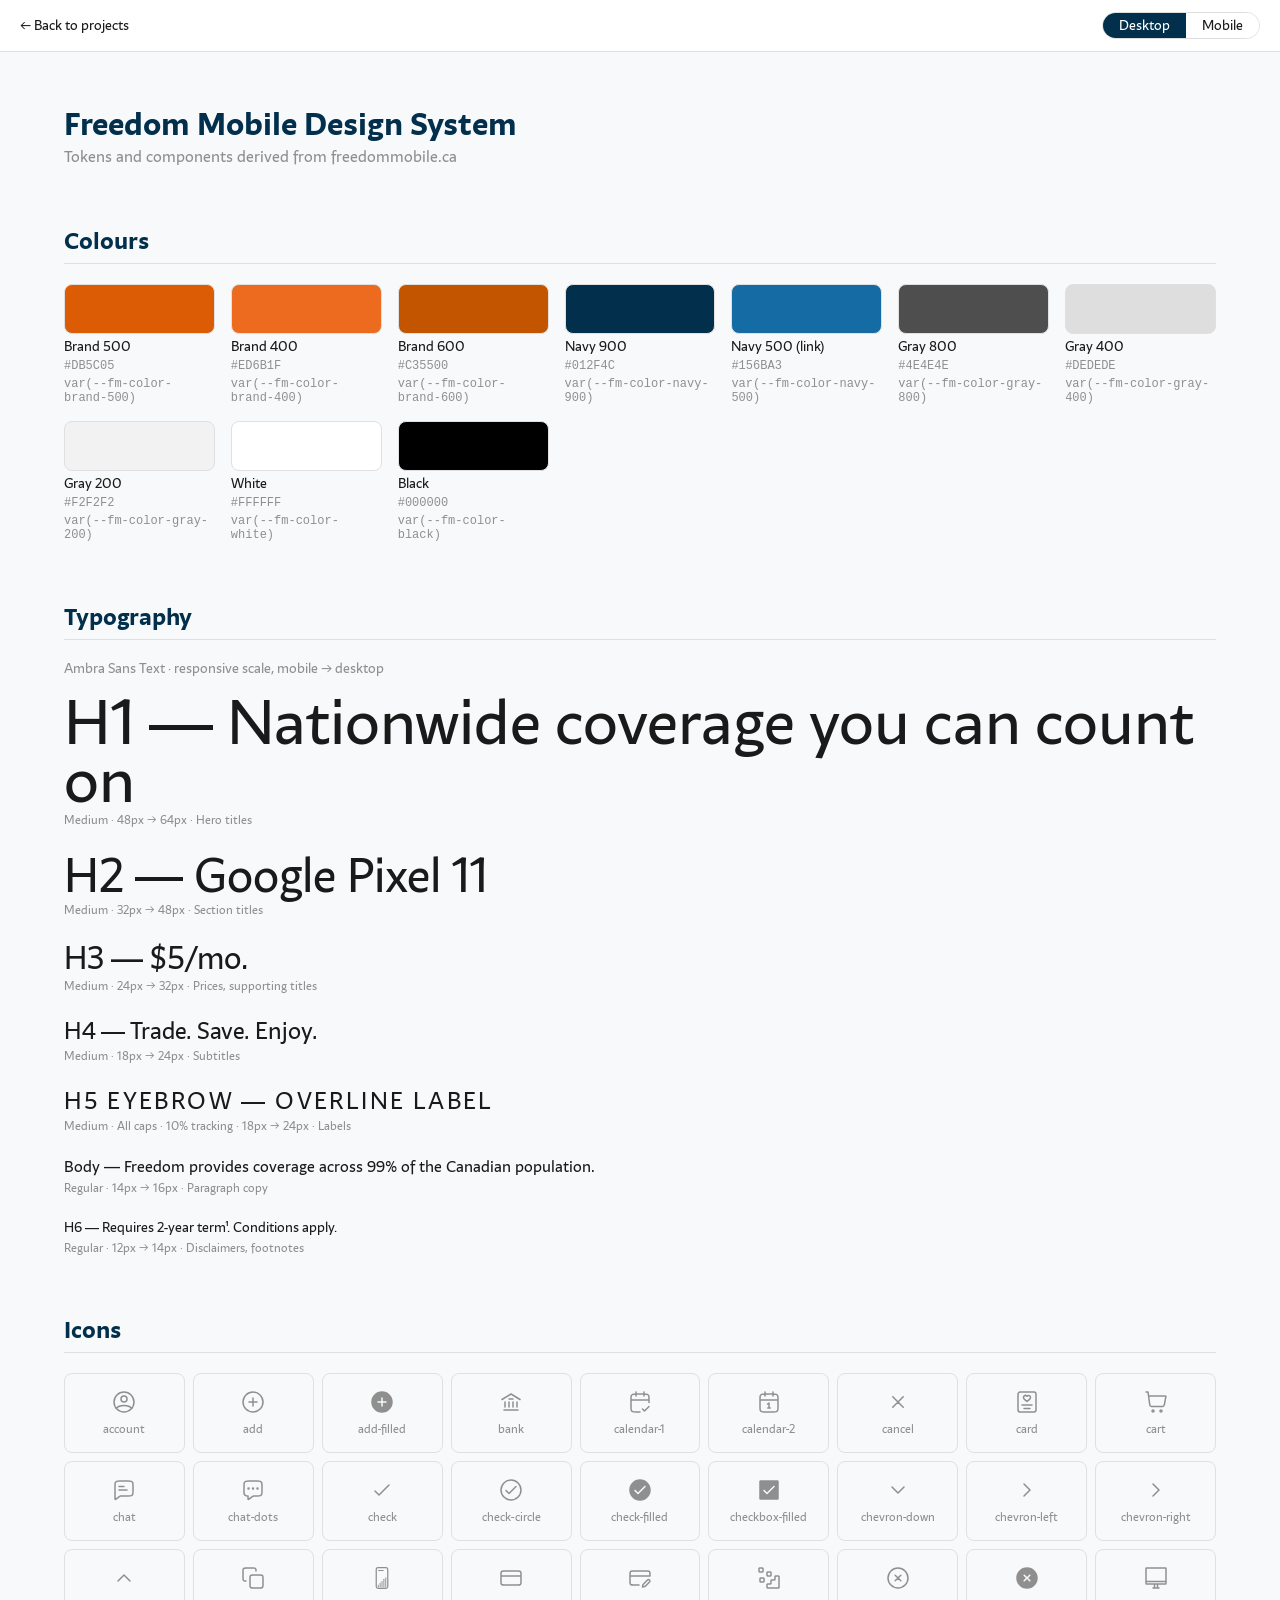
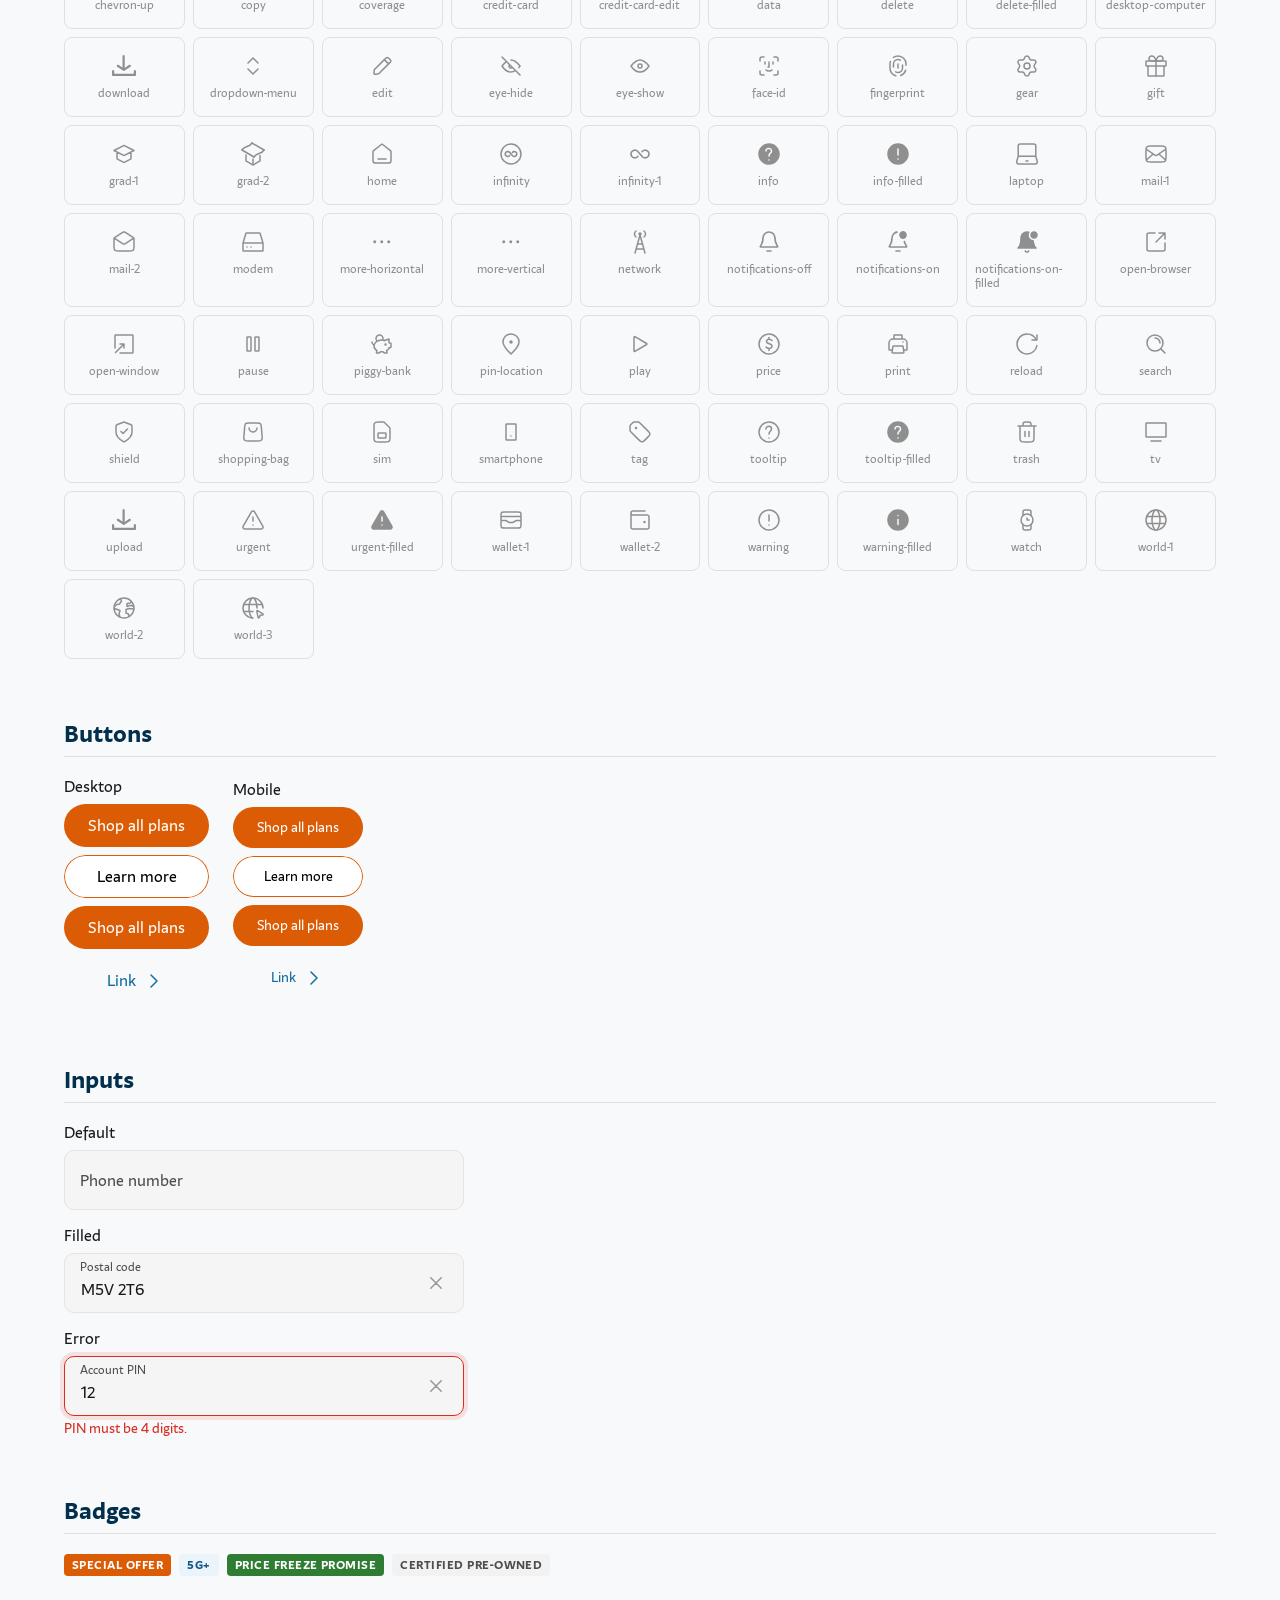
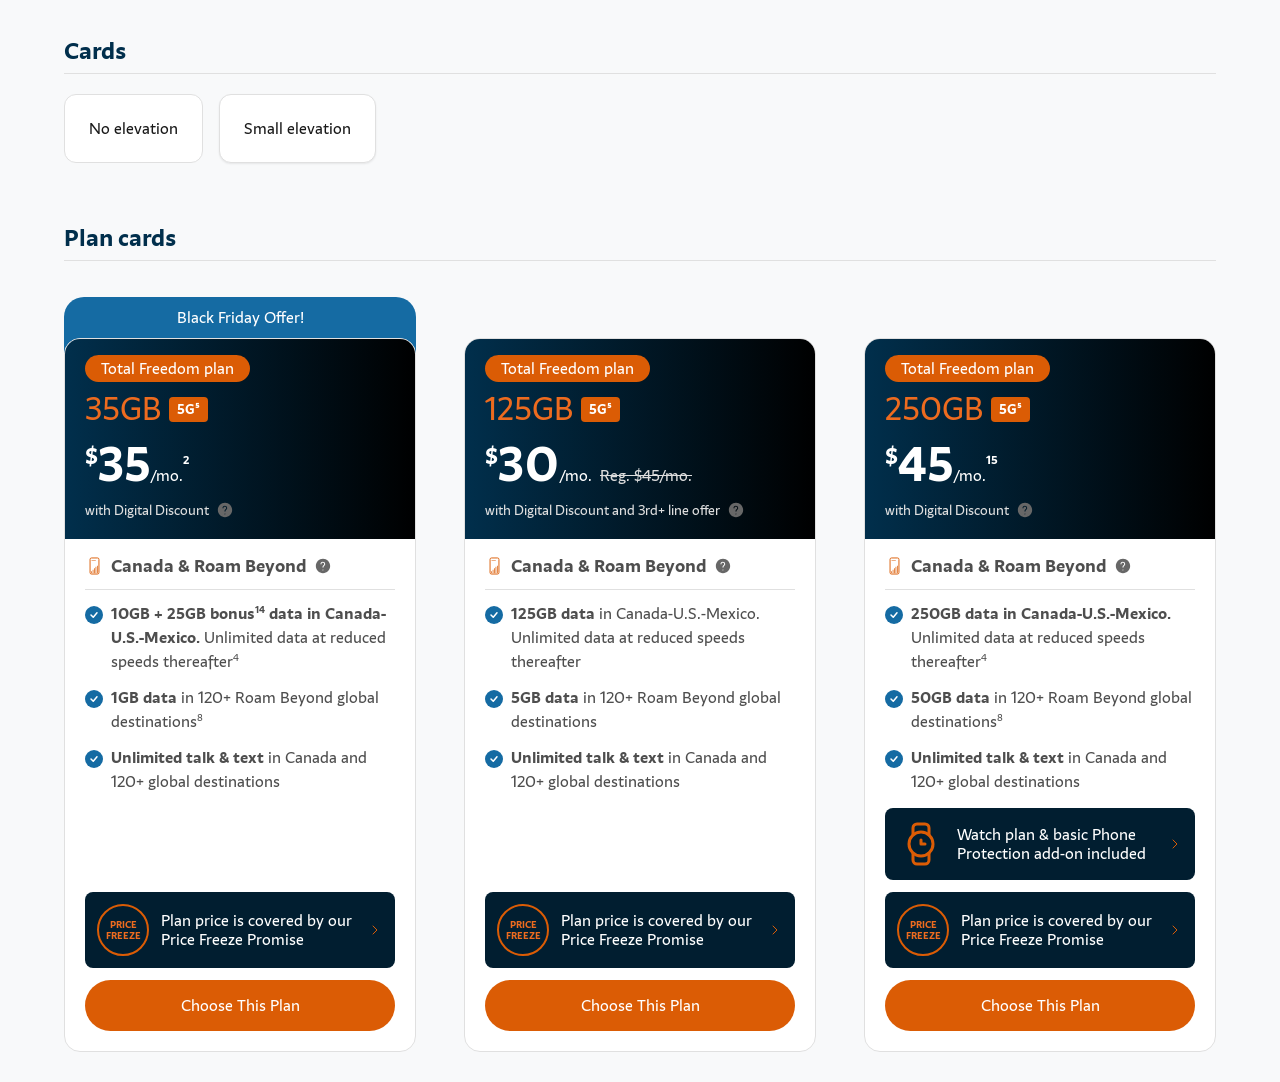
==== freedom-design-system/index.html @ b7796354 "Update freedom-design-system docs site" ====
<!doctype html>
<html lang="en">
  <head>
    <meta charset="UTF-8" />
    <meta name="viewport" content="width=device-width, initial-scale=1.0" />
    <title>Freedom Mobile Design System</title>
    <style>
      .proto-header {
        background: #ffffff;
        border-bottom: 1px solid #dedede;
        padding: 12px 20px;
        display: flex;
        align-items: center;
        justify-content: space-between;
        font-family: 'Ambra', 'Helvetica Neue', Helvetica, Arial, sans-serif;
      }
      .proto-header a {
        color: #000000;
        text-decoration: none;
        font-size: 14px;
        font-weight: 500;
      }
      .proto-header a:hover { text-decoration: underline; }
      .proto-view-toggle {
        display: inline-flex;
        border: 1px solid #dedede;
        border-radius: 999px;
        overflow: hidden;
      }
      .proto-view-toggle button {
        border: none;
        background: #ffffff;
        color: #000000;
        font: inherit;
        font-size: 14px;
        padding: 4px 16px;
        cursor: pointer;
      }
      .proto-view-toggle button.active {
        background: #012f4c;
        color: #ffffff;
      }
      .proto-device {
        display: none;
        margin: 32px auto;
        width: 390px;
        height: 844px;
        border: 12px solid #1e1e1e;
        border-radius: 44px;
        overflow: hidden;
        position: relative;
        background: #ffffff;
        box-shadow: 0 24px 48px rgba(0, 0, 0, 0.18);
      }
      .proto-device::before {
        content: '';
        position: absolute;
        top: 0;
        left: 50%;
        transform: translateX(-50%);
        width: 140px;
        height: 26px;
        background: #1e1e1e;
        border-radius: 0 0 16px 16px;
        z-index: 2;
      }
      .proto-device iframe {
        width: 100%;
        height: calc(100% - 32px);
        margin-top: 32px;
        border: none;
      }
      body.proto-mobile #root { display: none; }
      body.proto-mobile .proto-device { display: block; }
      body.proto-frame .proto-header { display: none; }
    </style>
    <script type="module" crossorigin src="/freedom-design-system/assets/index-DpJf2KRh.js"></script>
    <link rel="stylesheet" crossorigin href="/freedom-design-system/assets/index-DpFYszin.css">
  </head>
  <body>
    <header class="proto-header">
      <a href="/">&larr; Back to projects</a>
      <div class="proto-view-toggle">
        <button type="button" data-view="desktop" class="active">Desktop</button>
        <button type="button" data-view="mobile">Mobile</button>
      </div>
    </header>
    <div id="root"></div>
    <div class="proto-device"><iframe title="Mobile preview"></iframe></div>
    <script>
      (function () {
        if (new URLSearchParams(location.search).has('frame')) {
          document.body.classList.add('proto-frame');
          return;
        }
        var buttons = document.querySelectorAll('.proto-view-toggle button');
        var iframe = document.querySelector('.proto-device iframe');
        buttons.forEach(function (btn) {
          btn.addEventListener('click', function () {
            var mobile = btn.dataset.view === 'mobile';
            document.body.classList.toggle('proto-mobile', mobile);
            if (mobile && !iframe.src) {
              iframe.src = location.origin + location.pathname + '?frame=1';
            }
            buttons.forEach(function (b) { b.classList.toggle('active', b === btn); });
          });
        });
      })();
    </script>
  </body>
</html>
---- freedom-design-system/assets/index-DpFYszin.css ----
@font-face{font-family:Ambra;src:url(/freedom-design-system/assets/Ambra-Sans-Text-Regular.1f8155e8-Bs-VmF4s.woff2) format("woff2");font-weight:400;font-style:normal;font-display:swap}@font-face{font-family:Ambra;src:url(/freedom-design-system/assets/Ambra-Sans-Text-Bold.b9e77cbd-fjDWq9A4.woff2) format("woff2");font-weight:700;font-style:normal;font-display:swap}@font-face{font-family:AmbraBook;src:url(/freedom-design-system/assets/Ambra-Sans-Text-Book.e8d1fb11-F9HcCxZY.woff2) format("woff2");font-weight:400;font-style:normal;font-display:swap}:root{--fm-color-brand-50: #FDF3EB;--fm-color-brand-100: #FAE0CC;--fm-color-brand-200: #F5C199;--fm-color-brand-300: #F09A5B;--fm-color-brand-400: #ED6B1F;--fm-color-brand-500: #DB5C05;--fm-color-brand-600: #C35500;--fm-color-brand-700: #9A4200;--fm-color-brand-800: #6E2F00;--fm-color-brand-900: #421C00;--fm-color-brand-950: #290F00;--fm-color-navy-50: #EBF4FA;--fm-color-navy-100: #CCE2F0;--fm-color-navy-200: #99C4DD;--fm-color-navy-300: #66A6C9;--fm-color-navy-400: #3388B6;--fm-color-navy-500: #156BA3;--fm-color-navy-600: #0F5687;--fm-color-navy-700: #0A4166;--fm-color-navy-800: #052B44;--fm-color-navy-900: #012F4C;--fm-color-navy-950: #011E30;--fm-color-gray-50: #F8F9FA;--fm-color-gray-100: #F5F5F5;--fm-color-gray-200: #F2F2F2;--fm-color-gray-300: #E0E0E0;--fm-color-gray-400: #DEDEDE;--fm-color-gray-500: #CECECE;--fm-color-gray-600: #999999;--fm-color-gray-700: #8F8F8F;--fm-color-gray-800: #4E4E4E;--fm-color-gray-900: #1A1A1A;--fm-color-gray-950: #000000;--fm-color-success: #2E7D32;--fm-color-warning: #ED6C02;--fm-color-danger: #C62828;--fm-color-info: #156BA3;--fm-color-white: #FFFFFF;--fm-color-black: #000000;--fm-action-primary: var(--fm-color-brand-500);--fm-action-primary-hover: var(--fm-color-black);--fm-action-primary-pressed: var(--fm-color-brand-600);--fm-link: var(--fm-color-navy-500);--fm-link-hover: var(--fm-color-navy-600);--fm-text-primary: var(--fm-color-gray-900);--fm-text-secondary: var(--fm-color-gray-800);--fm-text-muted: var(--fm-color-gray-700);--fm-surface-default: var(--fm-color-white);--fm-surface-muted: var(--fm-color-gray-200);--fm-surface-dark: var(--fm-color-navy-900);--fm-border: var(--fm-color-gray-400);--fm-focus-ring: var(--fm-color-navy-500);--fm-spacing-0: 0px;--fm-spacing-1: 4px;--fm-spacing-2: 8px;--fm-spacing-3: 12px;--fm-spacing-4: 16px;--fm-spacing-5: 20px;--fm-spacing-6: 24px;--fm-spacing-8: 32px;--fm-spacing-10: 40px;--fm-spacing-12: 48px;--fm-spacing-16: 64px;--fm-radius-none: 0px;--fm-radius-small: 4px;--fm-radius-medium: 8px;--fm-radius-large: 12px;--fm-radius-xlarge: 16px;--fm-radius-full: 9999px;--fm-font-family-sans: "Ambra","Helvetica Neue",Helvetica,Arial,sans-serif;--fm-font-family-mono: ui-monospace,SFMono-Regular,Menlo,monospace;--fm-font-size-xs: 12px;--fm-font-size-sm: 14px;--fm-font-size-base: 16px;--fm-font-size-lg: 18px;--fm-font-size-xl: 20px;--fm-font-size-2xl: 24px;--fm-font-size-3xl: 30px;--fm-font-size-4xl: 36px;--fm-font-size-5xl: 48px;--fm-font-weight-normal: 400;--fm-font-weight-medium: 500;--fm-font-weight-bold: 700;--fm-line-height-tight: 1.2;--fm-line-height-normal: 1.5;--fm-line-height-relaxed: 1.7;--fm-shadow-small: 0 1px 2px rgba(0, 0, 0, .08);--fm-shadow-medium: 0 2px 8px rgba(0, 0, 0, .12);--fm-shadow-large: 0 8px 24px rgba(0, 0, 0, .16)}:where(a[href],button,[role=button],summary,input[type=button],input[type=submit],input[type=reset],input[type=checkbox],input[type=radio]):not(:disabled):not([aria-disabled=true]){cursor:pointer}.fm-button{font-family:var(--fm-font-family-sans);font-weight:var(--fm-font-weight-medium);border:none;border-radius:var(--fm-radius-full);cursor:pointer;display:inline-flex;align-items:center;justify-content:center;gap:var(--fm-spacing-2);transition:background-color .15s ease,border-color .15s ease,color .15s ease}.fm-button:focus-visible{outline:2px solid var(--fm-focus-ring);outline-offset:2px}.fm-button:disabled{opacity:.5;cursor:not-allowed}.fm-button--solid{background-color:var(--fm-action-primary);background-image:linear-gradient(to top,var(--fm-action-primary-hover) 50%,transparent 50%);background-size:200% 200%;background-repeat:no-repeat;background-position:0 0;transition:background-position .3s ease,color .3s ease;color:var(--fm-color-white)}.fm-button--solid:hover:not(:disabled){background-position:0 100%}.fm-button--solid:active:not(:disabled){background-image:none;background-color:var(--fm-action-primary-pressed)}.fm-button--secondary{background-color:var(--fm-color-white);background-image:linear-gradient(to top,var(--fm-action-primary) 50%,transparent 50%);background-size:200% 200%;background-repeat:no-repeat;background-position:0 0;transition:background-position .3s ease,color .3s ease;color:var(--fm-color-black);box-shadow:inset 0 0 0 1px var(--fm-action-primary)}.fm-button--secondary:hover:not(:disabled){background-position:0 100%;color:var(--fm-color-white)}.fm-button--invert{background-color:var(--fm-action-primary);background-image:linear-gradient(to top,var(--fm-color-white) 50%,transparent 50%);background-size:200% 200%;background-repeat:no-repeat;background-position:0 0;transition:background-position .3s ease,color .3s ease;color:var(--fm-color-white);box-shadow:inset 0 0 0 1px var(--fm-action-primary)}.fm-button--invert:hover:not(:disabled){background-position:0 100%;color:var(--fm-color-black)}.fm-button--link{background:none;padding:0;gap:6px;color:var(--fm-link)}.fm-button--link:hover:not(:disabled){color:var(--fm-link-hover);text-decoration:underline}@media (prefers-reduced-motion: reduce){.fm-button--solid,.fm-button--secondary,.fm-button--invert{transition:none}}.fm-button--small{font-size:var(--fm-font-size-sm);padding:var(--fm-spacing-2) var(--fm-spacing-4)}.fm-button--medium{font-size:var(--fm-font-size-base);padding:var(--fm-spacing-3) var(--fm-spacing-6)}.fm-button--large{font-size:var(--fm-font-size-lg);padding:var(--fm-spacing-4) var(--fm-spacing-8)}.fm-button--desktop{font-size:var(--fm-font-size-base)}.fm-button--mobile{font-size:var(--fm-font-size-sm)}.fm-button--full{width:100%}.fm-input-field{display:flex;flex-direction:column;gap:var(--fm-spacing-1);font-family:var(--fm-font-family-sans)}.fm-input-control{position:relative}.fm-input-clear{position:absolute;right:16px;top:18px;width:24px;height:24px;padding:0;border:0;background:transparent;cursor:pointer}.fm-input-clear:focus-visible{outline:2px solid var(--fm-focus-ring);outline-offset:2px}.fm-input-label{position:absolute;left:var(--fm-spacing-4);top:50%;transform:translateY(-50%);color:var(--fm-text-secondary);font-size:var(--fm-font-size-base);pointer-events:none;transition:top .15s ease,font-size .15s ease,color .15s ease}.fm-input{width:100%;height:60px;box-sizing:border-box;padding:20px 48px 6px 16px;background:var(--fm-color-gray-100);border:1px solid #E4E4E4;border-radius:10px;color:#191919;font-family:var(--fm-font-family-sans);font-size:var(--fm-font-size-base);outline:none;transition:border-color .15s ease,box-shadow .15s ease}.fm-input-control:not(:has(.fm-input-label)) .fm-input{padding:var(--fm-spacing-4)}.fm-input:focus+.fm-input-label,.fm-input:not(:placeholder-shown)+.fm-input-label{top:14px;font-size:var(--fm-font-size-xs)}.fm-input:focus{border-color:var(--fm-action-primary);box-shadow:0 0 0 4px #db5c0526}.fm-input:disabled{background-color:var(--fm-surface-muted);cursor:not-allowed}.fm-input--error,.fm-input--error:focus{border-color:#d92d20;box-shadow:0 0 0 4px #d92d201f}.fm-input-error{margin:0;font-size:var(--fm-font-size-sm);color:#d92d20}.fm-input-hint{margin:0;font-size:var(--fm-font-size-sm);color:var(--fm-text-secondary)}@media (prefers-reduced-motion: reduce){.fm-input,.fm-input-label{transition:none}}.fm-card{font-family:var(--fm-font-family-sans);background-color:var(--fm-surface-default);border-radius:var(--fm-radius-large);padding:var(--fm-spacing-6);border:1px solid var(--fm-color-gray-300)}.fm-card--none{box-shadow:none}.fm-card--small{box-shadow:var(--fm-shadow-small)}.fm-card--flush{padding:0}.fm-badge{font-family:var(--fm-font-family-sans);font-size:var(--fm-font-size-xs);font-weight:var(--fm-font-weight-bold);text-transform:uppercase;letter-spacing:.04em;display:inline-flex;align-items:center;padding:var(--fm-spacing-1) var(--fm-spacing-2);border-radius:var(--fm-radius-small)}.fm-badge--promo{background-color:var(--fm-color-brand-500);color:var(--fm-color-white)}.fm-badge--info{background-color:var(--fm-color-navy-50);color:var(--fm-color-navy-600)}.fm-badge--success{background-color:var(--fm-color-success);color:var(--fm-color-white)}.fm-badge--neutral{background-color:var(--fm-color-gray-200);color:var(--fm-text-secondary)}.fm-stack{display:flex}.fm-stack--vertical{flex-direction:column}.fm-stack--horizontal{flex-direction:row;flex-wrap:wrap}.fm-icon{display:inline-block;flex-shrink:0;vertical-align:middle;mask-size:contain;mask-repeat:no-repeat;mask-position:center;-webkit-mask-size:contain;-webkit-mask-repeat:no-repeat;-webkit-mask-position:center}.fm-plan-card-wrapper{position:relative;padding-top:41px;display:flex;align-items:stretch;min-width:0}.fm-plan-card-promo{position:absolute;top:0;left:0;right:0;height:56px;box-sizing:border-box;display:flex;align-items:center;justify-content:center;padding:0 var(--fm-spacing-4) 15px;border-radius:20px 20px 0 0;background-color:var(--fm-color-navy-500);color:var(--fm-color-white);font-family:var(--fm-font-family-sans);font-size:var(--fm-font-size-base);font-weight:var(--fm-font-weight-medium);text-align:center}.fm-plan-card{position:relative;width:100%;height:100%;min-width:0;font-family:var(--fm-font-family-sans);background-color:var(--fm-surface-default);border:1px solid var(--fm-color-gray-300);border-radius:var(--fm-radius-xlarge);overflow:hidden;display:flex;flex-direction:column;box-shadow:none}.fm-plan-card-header{background:linear-gradient(to right,var(--fm-color-navy-900),var(--fm-color-black));padding:var(--fm-spacing-4) var(--fm-spacing-5) var(--fm-spacing-5);display:flex;flex-direction:column;gap:var(--fm-spacing-2)}.fm-plan-card-tag{align-self:flex-start;background-color:var(--fm-color-brand-500);color:var(--fm-color-white);font-family:var(--fm-font-family-sans);font-size:var(--fm-font-size-base);font-weight:var(--fm-font-weight-normal);border-radius:var(--fm-radius-full);padding:var(--fm-spacing-1) var(--fm-spacing-4)}.fm-plan-card-allowance{display:flex;align-items:center;gap:var(--fm-spacing-2)}.fm-plan-card-data{font-size:32px;font-weight:var(--fm-font-weight-normal);color:var(--fm-color-brand-400);line-height:var(--fm-line-height-tight)}.fm-plan-card-speed{background-color:var(--fm-color-brand-500);color:var(--fm-color-white);font-size:var(--fm-font-size-sm);font-weight:var(--fm-font-weight-bold);border-radius:var(--fm-radius-small);padding:var(--fm-spacing-1) var(--fm-spacing-2)}.fm-plan-card-pricing{display:flex;align-items:baseline;gap:var(--fm-spacing-2);flex-wrap:wrap}.fm-plan-card-price{font-size:var(--fm-font-size-5xl);font-weight:var(--fm-font-weight-bold);color:var(--fm-color-white);line-height:var(--fm-line-height-tight)}.fm-plan-card-currency{font-size:var(--fm-font-size-2xl);vertical-align:super;line-height:0}.fm-plan-card-price-unit{font-size:var(--fm-font-size-base);font-weight:var(--fm-font-weight-medium)}.fm-plan-card-price sup{font-size:var(--fm-font-size-xs)}.fm-plan-card-regular{font-size:var(--fm-font-size-base);color:var(--fm-color-gray-400);text-decoration:line-through}.fm-plan-card-qualifier{margin:0;font-size:var(--fm-font-size-sm);color:var(--fm-color-gray-300);display:flex;align-items:center;gap:var(--fm-spacing-2)}.fm-plan-card-qualifier .fm-icon{color:color-mix(in srgb,var(--fm-color-gray-500) 50%,var(--fm-color-black))}.fm-plan-card-body{padding:var(--fm-spacing-4) var(--fm-spacing-5) var(--fm-spacing-5);display:flex;flex-direction:column;gap:var(--fm-spacing-3);flex:1}.fm-plan-card-region{margin:0;font-size:var(--fm-font-size-lg);font-weight:var(--fm-font-weight-bold);color:var(--fm-text-secondary);display:flex;align-items:center;gap:var(--fm-spacing-2);padding-bottom:var(--fm-spacing-3);border-bottom:1px solid var(--fm-color-gray-300)}.fm-plan-card-region .fm-icon--coverage{color:var(--fm-color-brand-500)}.fm-plan-card-region .fm-icon--info{color:color-mix(in srgb,var(--fm-color-gray-500) 50%,var(--fm-color-black))}.fm-plan-card-features{margin:0;padding:0;list-style:none;display:flex;flex-direction:column;gap:var(--fm-spacing-3);font-size:var(--fm-font-size-base);color:var(--fm-text-secondary)}.fm-plan-card-features li{display:flex;align-items:flex-start;gap:var(--fm-spacing-2)}.fm-plan-card-features li:before{content:"";display:block;width:18px;height:18px;background:url("data:image/svg+xml,%3Csvg xmlns='http://www.w3.org/2000/svg' viewBox='0 0 24 24'%3E%3Ccircle cx='12' cy='12' r='12' fill='%23156BA3'/%3E%3Cpath d='m8 12 3 3 5-6' fill='none' stroke='white' stroke-width='2' stroke-linecap='round' stroke-linejoin='round'/%3E%3C/svg%3E") center / contain no-repeat;flex-shrink:0;margin-top:4px}.fm-plan-card-feature-text{min-width:0;line-height:var(--fm-line-height-normal)}.fm-plan-card-feature-text sup{font-size:.6em;line-height:0;vertical-align:super}.fm-plan-card-features strong{color:inherit;font-weight:var(--fm-font-weight-bold)}.fm-plan-card-freeze{margin-top:auto;display:flex;align-items:center;gap:var(--fm-spacing-3);background-color:var(--fm-color-navy-950);border-radius:var(--fm-radius-medium);padding:var(--fm-spacing-3);cursor:pointer;transition:background-color .2s ease,box-shadow .2s ease}@media (hover: hover){.fm-plan-card-freeze:hover{background-color:var(--fm-color-navy-900)}.fm-plan-card-freeze:hover .fm-icon--chevronRight{transform:translate(4px)}}.fm-plan-card-addon~.fm-plan-card-freeze{margin-top:0}.fm-plan-card-addon .fm-plan-card-addon-icon{color:var(--fm-color-brand-500);flex-shrink:0}.fm-plan-card-addon .fm-plan-card-addon-icon{width:48px;height:48px}.fm-plan-card-freeze-badge{display:flex;align-items:center;justify-content:center;width:48px;height:48px;border:2px solid var(--fm-color-brand-500);border-radius:var(--fm-radius-full);color:var(--fm-color-brand-400);font-size:10px;font-weight:var(--fm-font-weight-bold);text-transform:uppercase;text-align:center;line-height:1.1;flex-shrink:0}.fm-plan-card-freeze-text{color:var(--fm-color-white);font-size:var(--fm-font-size-base);font-weight:var(--fm-font-weight-medium);display:flex;align-items:center;gap:var(--fm-spacing-1)}.fm-plan-card-freeze-text .fm-icon{color:var(--fm-color-brand-500);transition:transform .2s ease}@media (prefers-reduced-motion: reduce){.fm-plan-card-freeze,.fm-plan-card-freeze-text .fm-icon{transition:none}.fm-plan-card-freeze:hover .fm-icon--chevronRight{transform:none}}.fm-plan-card-conditions{margin:0;font-size:var(--fm-font-size-xs);color:var(--fm-text-muted);line-height:var(--fm-line-height-relaxed)}.fm-plan-card-cta{font-family:var(--fm-font-family-sans);font-size:var(--fm-font-size-base);font-weight:var(--fm-font-weight-medium);background-color:var(--fm-action-primary);color:var(--fm-color-white);border:none;border-radius:var(--fm-radius-full);padding:var(--fm-spacing-4) var(--fm-spacing-6);cursor:pointer;background-image:linear-gradient(to top,var(--fm-action-primary-hover) 50%,transparent 50%);background-size:200% 200%;background-position:0 0;transition:background-position .3s ease,color .3s ease}.fm-plan-card-cta:hover:not(:disabled){background-position:0 100%}.fm-plan-card-cta:active:not(:disabled){background-image:none;background-color:var(--fm-action-primary-pressed)}@media (prefers-reduced-motion: reduce){.fm-plan-card-cta{transition:none}}.fm-plan-card-cta:focus-visible{outline:2px solid var(--fm-focus-ring);outline-offset:2px}.fm-text{font-family:var(--fm-font-family-sans);color:var(--fm-text-primary);margin:0}.fm-text--h1{font-size:48px;line-height:48px;font-weight:var(--fm-font-weight-medium)}.fm-text--h2{font-size:32px;line-height:34px;font-weight:var(--fm-font-weight-medium)}.fm-text--h3{font-size:24px;line-height:28px;font-weight:var(--fm-font-weight-medium)}.fm-text--h4{font-size:18px;line-height:22px;font-weight:var(--fm-font-weight-medium)}.fm-text--eyebrow{font-size:18px;line-height:22px;font-weight:var(--fm-font-weight-medium);letter-spacing:1.8px;text-transform:uppercase}.fm-text--body{font-size:14px;line-height:18px;font-weight:var(--fm-font-weight-normal)}.fm-text--h6{font-size:12px;line-height:16px;font-weight:var(--fm-font-weight-normal)}@media (min-width: 992px){.fm-text--h1{font-size:64px;line-height:58px}.fm-text--h2{font-size:48px;line-height:48px}.fm-text--h3{font-size:32px;line-height:34px}.fm-text--h4{font-size:24px;line-height:28px}.fm-text--eyebrow{font-size:24px;line-height:28px;letter-spacing:2.4px}.fm-text--body{font-size:16px;line-height:20px}.fm-text--h6{font-size:14px;line-height:18px}}body{margin:0;font-family:var(--fm-font-family-sans);background-color:var(--fm-color-gray-50);color:var(--fm-text-primary)}.proto-header{background:var(--fm-color-white);border-bottom:1px solid var(--fm-color-gray-300);padding:var(--fm-spacing-3) var(--fm-spacing-5);display:flex;align-items:center;justify-content:space-between}.proto-header a{color:var(--fm-text-primary);text-decoration:none;font-size:var(--fm-font-size-sm);font-weight:var(--fm-font-weight-medium)}.proto-header a:hover{text-decoration:underline}.proto-view-toggle{display:inline-flex;border:1px solid var(--fm-color-gray-400);border-radius:var(--fm-radius-full);overflow:hidden}.proto-view-toggle button{border:none;background:var(--fm-color-white);color:var(--fm-text-primary);font:inherit;font-size:var(--fm-font-size-sm);padding:var(--fm-spacing-1) var(--fm-spacing-4);cursor:pointer}.proto-view-toggle button.active{background:var(--fm-surface-dark);color:var(--fm-color-white)}.docs{max-width:1152px;margin:0 auto;padding:var(--fm-spacing-8) var(--fm-spacing-6);display:flex;flex-direction:column;gap:var(--fm-spacing-10)}.docs-header h1{color:var(--fm-surface-dark);margin-bottom:var(--fm-spacing-1)}.docs-header p{color:var(--fm-text-muted);margin:0}.docs section>h2{color:var(--fm-surface-dark);border-bottom:1px solid var(--fm-color-gray-300);padding-bottom:var(--fm-spacing-2)}.docs-swatches{display:grid;grid-template-columns:repeat(auto-fill,minmax(140px,1fr));gap:var(--fm-spacing-4)}.docs-swatch{display:flex;flex-direction:column;gap:var(--fm-spacing-1);font-size:var(--fm-font-size-sm)}.docs-swatch-color{height:48px;border-radius:var(--fm-radius-medium);border:1px solid var(--fm-color-gray-300)}.docs-swatch code{font-family:var(--fm-font-family-mono);font-size:var(--fm-font-size-xs);color:var(--fm-text-muted)}.docs-narrow{max-width:400px}.docs-type-note{margin:0 0 var(--fm-spacing-4);font-size:var(--fm-font-size-sm);color:var(--fm-text-muted)}.docs-type-spec{margin:var(--fm-spacing-1) 0 0;font-size:var(--fm-font-size-xs);color:var(--fm-text-muted)}.docs-icons{display:grid;grid-template-columns:repeat(auto-fill,minmax(120px,1fr));gap:var(--fm-spacing-2)}.docs-icon{display:flex;flex-direction:column;align-items:center;gap:var(--fm-spacing-2);padding:var(--fm-spacing-4) var(--fm-spacing-2);border:1px solid var(--fm-color-gray-300);border-radius:var(--fm-radius-medium)}.docs-icon span{font-size:var(--fm-font-size-xs);color:var(--fm-text-muted)}.docs-plans{display:grid;grid-template-columns:repeat(3,minmax(0,352px));justify-content:space-between;gap:var(--fm-spacing-6);padding-top:var(--fm-spacing-4)}@media (max-width: 768px){.docs-plans{grid-template-columns:1fr}}
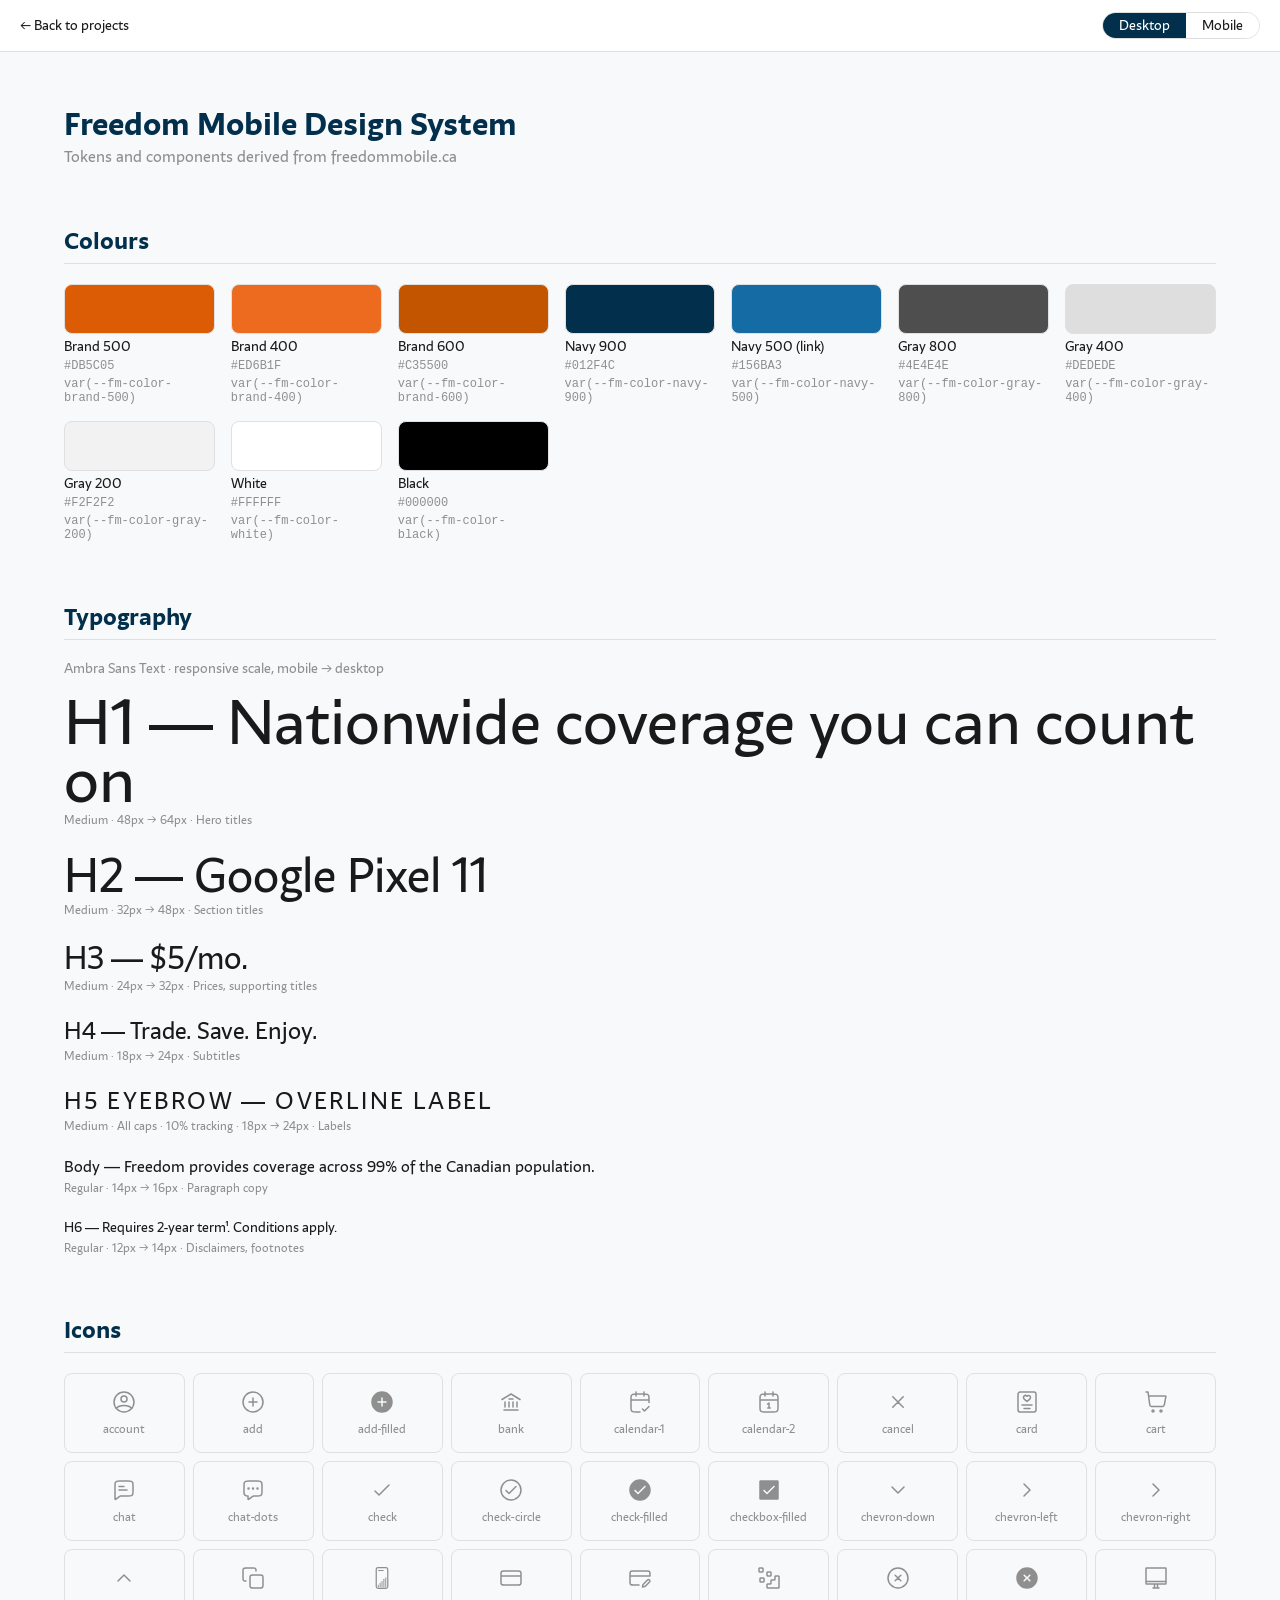
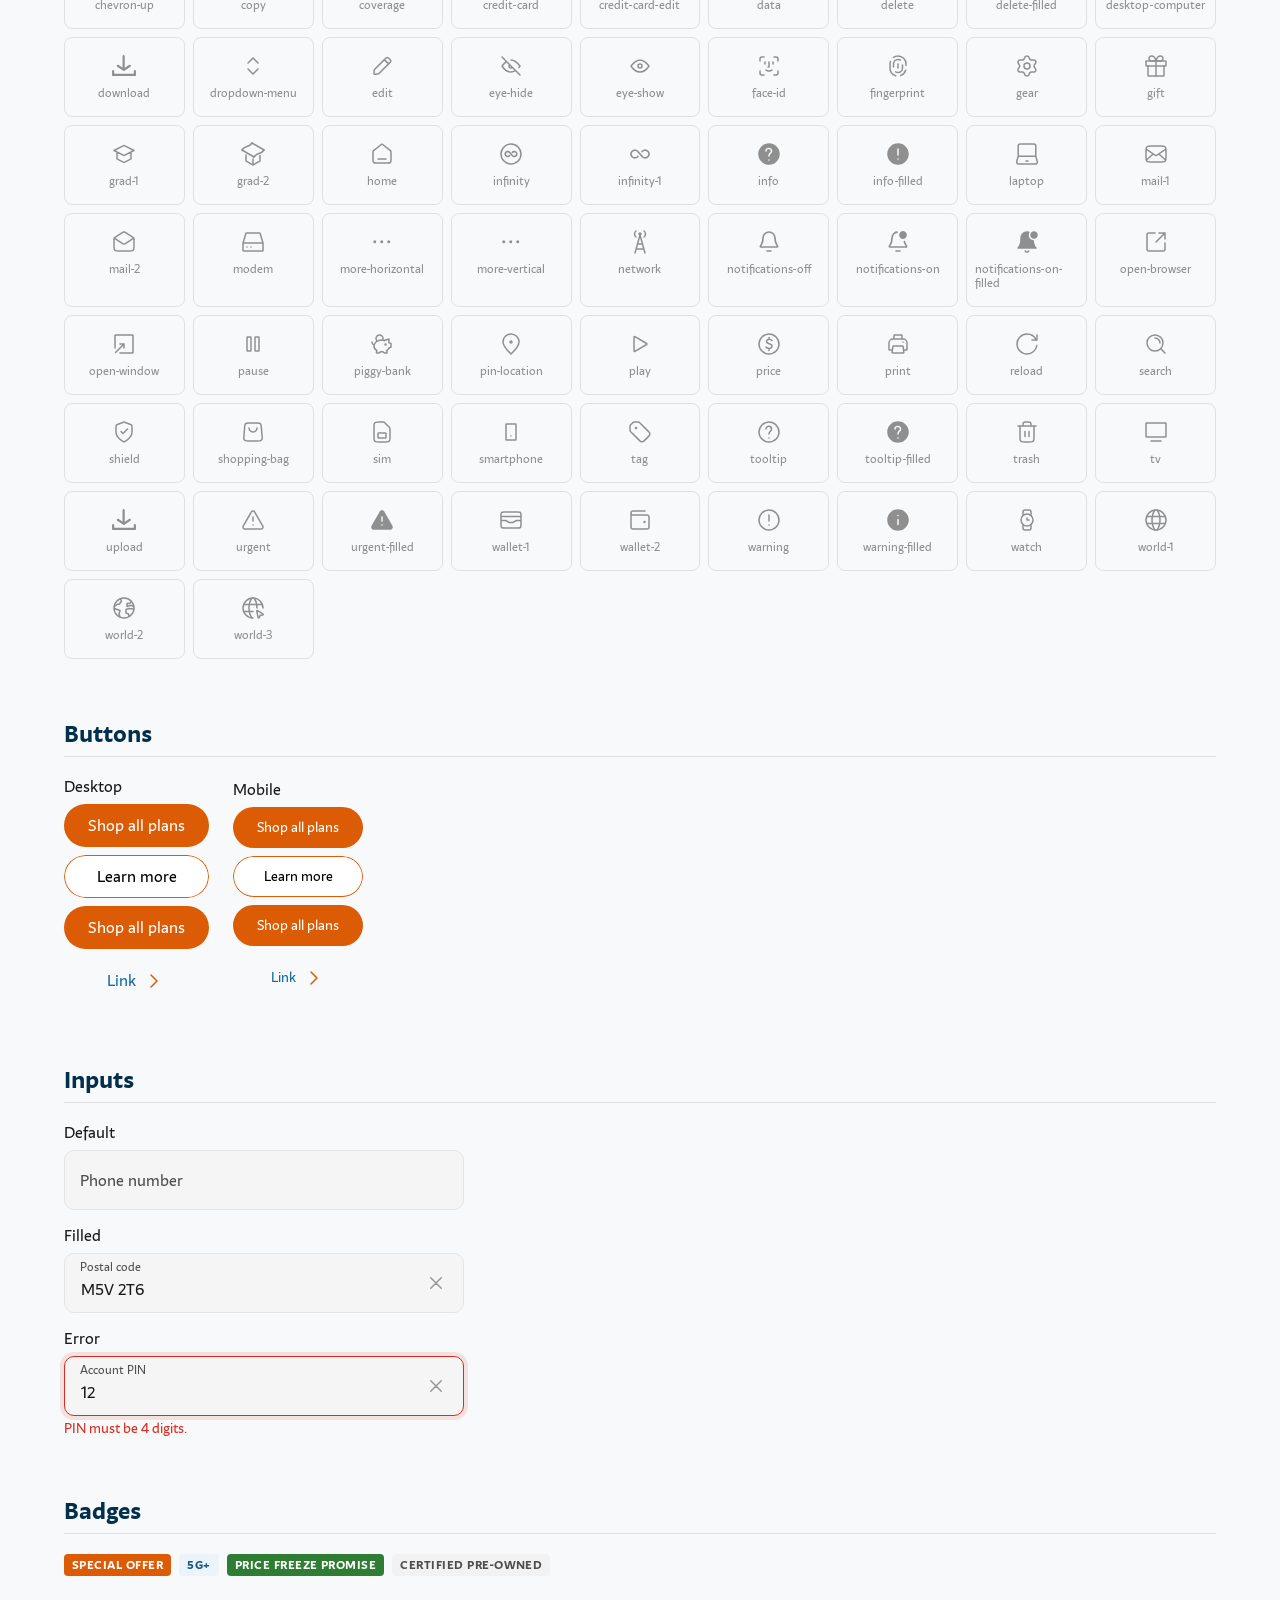
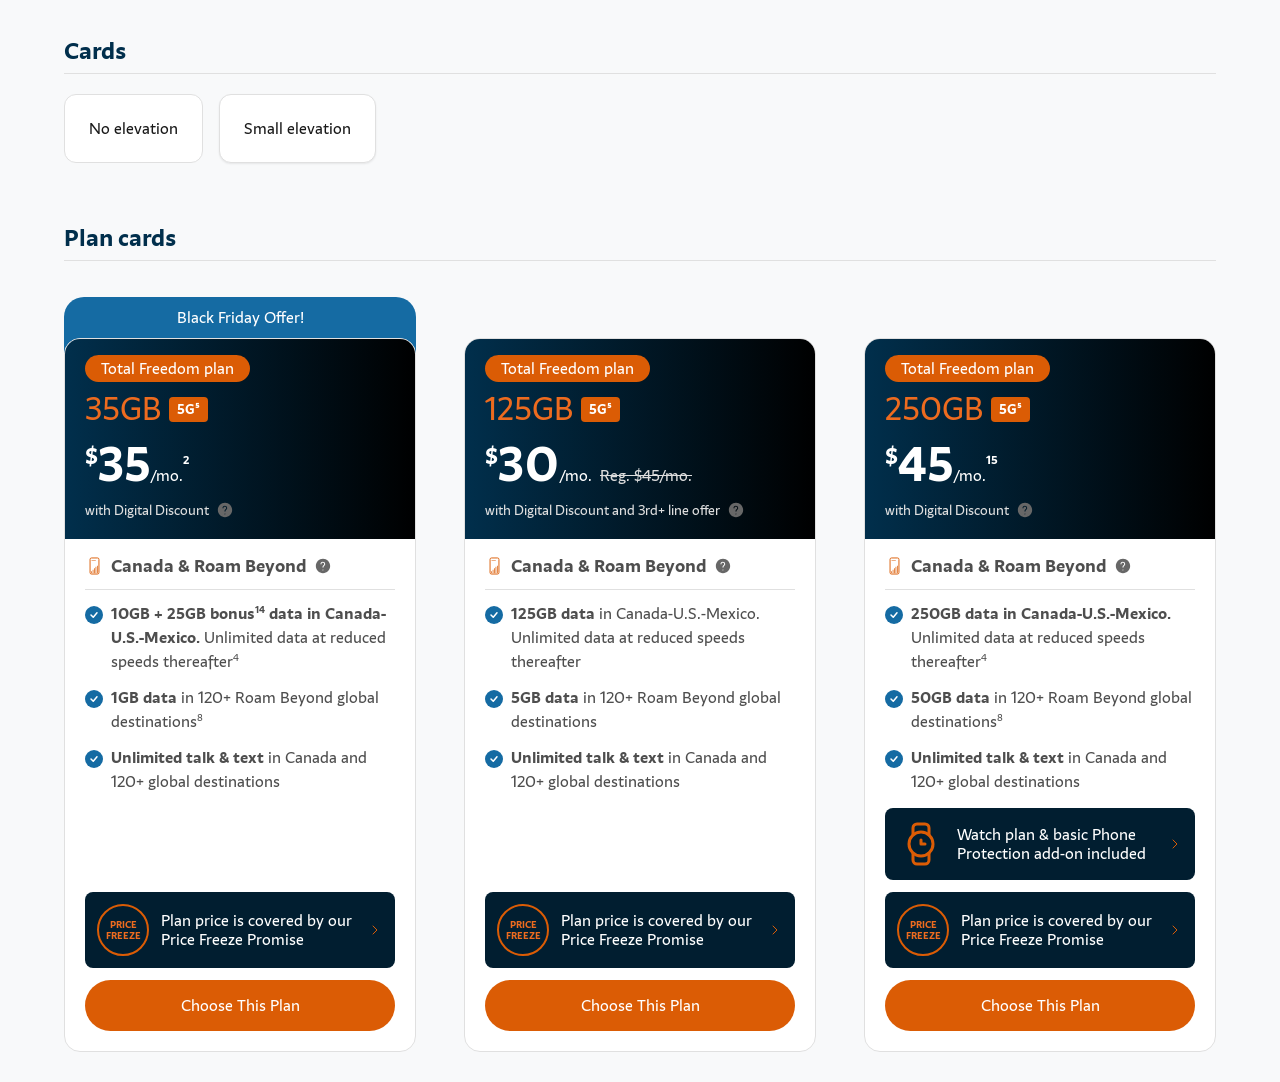
==== commit fc908458: "Update freedom-design-system docs site" ====
--- a/freedom-design-system/index.html
+++ b/freedom-design-system/index.html
@@ -74,8 +74,8 @@
       body.proto-mobile .proto-device { display: block; }
       body.proto-frame .proto-header { display: none; }
     </style>
-    <script type="module" crossorigin src="/freedom-design-system/assets/index-DpJf2KRh.js"></script>
-    <link rel="stylesheet" crossorigin href="/freedom-design-system/assets/index-DpFYszin.css">
+    <script type="module" crossorigin src="/freedom-design-system/assets/index-CsWPxhdb.js"></script>
+    <link rel="stylesheet" crossorigin href="/freedom-design-system/assets/index-i-ottYt8.css">
   </head>
   <body>
     <header class="proto-header">
--- a/freedom-design-system/assets/index-i-ottYt8.css
+++ b/freedom-design-system/assets/index-i-ottYt8.css
@@ -0,0 +1 @@
+@font-face{font-family:Ambra;src:url(/freedom-design-system/assets/Ambra-Sans-Text-Regular.1f8155e8-Bs-VmF4s.woff2) format("woff2");font-weight:400;font-style:normal;font-display:swap}@font-face{font-family:Ambra;src:url(/freedom-design-system/assets/Ambra-Sans-Text-Bold.b9e77cbd-fjDWq9A4.woff2) format("woff2");font-weight:700;font-style:normal;font-display:swap}@font-face{font-family:AmbraBook;src:url(/freedom-design-system/assets/Ambra-Sans-Text-Book.e8d1fb11-F9HcCxZY.woff2) format("woff2");font-weight:400;font-style:normal;font-display:swap}:root{--fm-color-brand-50: #FDF3EB;--fm-color-brand-100: #FAE0CC;--fm-color-brand-200: #F5C199;--fm-color-brand-300: #F09A5B;--fm-color-brand-400: #ED6B1F;--fm-color-brand-500: #DB5C05;--fm-color-brand-600: #C35500;--fm-color-brand-700: #9A4200;--fm-color-brand-800: #6E2F00;--fm-color-brand-900: #421C00;--fm-color-brand-950: #290F00;--fm-color-navy-50: #EBF4FA;--fm-color-navy-100: #CCE2F0;--fm-color-navy-200: #99C4DD;--fm-color-navy-300: #66A6C9;--fm-color-navy-400: #3388B6;--fm-color-navy-500: #156BA3;--fm-color-navy-600: #0F5687;--fm-color-navy-700: #0A4166;--fm-color-navy-800: #052B44;--fm-color-navy-900: #012F4C;--fm-color-navy-950: #011E30;--fm-color-gray-50: #F8F9FA;--fm-color-gray-100: #F5F5F5;--fm-color-gray-200: #F2F2F2;--fm-color-gray-300: #E0E0E0;--fm-color-gray-400: #DEDEDE;--fm-color-gray-500: #CECECE;--fm-color-gray-600: #999999;--fm-color-gray-700: #8F8F8F;--fm-color-gray-800: #4E4E4E;--fm-color-gray-900: #1A1A1A;--fm-color-gray-950: #000000;--fm-color-success: #2E7D32;--fm-color-warning: #ED6C02;--fm-color-danger: #C62828;--fm-color-info: #156BA3;--fm-color-white: #FFFFFF;--fm-color-black: #000000;--fm-action-primary: var(--fm-color-brand-500);--fm-action-primary-hover: var(--fm-color-black);--fm-action-primary-pressed: var(--fm-color-brand-600);--fm-link: var(--fm-color-navy-500);--fm-link-hover: var(--fm-color-navy-600);--fm-text-primary: var(--fm-color-gray-900);--fm-text-secondary: var(--fm-color-gray-800);--fm-text-muted: var(--fm-color-gray-700);--fm-surface-default: var(--fm-color-white);--fm-surface-muted: var(--fm-color-gray-200);--fm-surface-dark: var(--fm-color-navy-900);--fm-border: var(--fm-color-gray-400);--fm-focus-ring: var(--fm-color-navy-500);--fm-spacing-0: 0px;--fm-spacing-1: 4px;--fm-spacing-2: 8px;--fm-spacing-3: 12px;--fm-spacing-4: 16px;--fm-spacing-5: 20px;--fm-spacing-6: 24px;--fm-spacing-8: 32px;--fm-spacing-10: 40px;--fm-spacing-12: 48px;--fm-spacing-16: 64px;--fm-radius-none: 0px;--fm-radius-small: 4px;--fm-radius-medium: 8px;--fm-radius-large: 12px;--fm-radius-xlarge: 16px;--fm-radius-full: 9999px;--fm-font-family-sans: "Ambra","Helvetica Neue",Helvetica,Arial,sans-serif;--fm-font-family-mono: ui-monospace,SFMono-Regular,Menlo,monospace;--fm-font-size-xs: 12px;--fm-font-size-sm: 14px;--fm-font-size-base: 16px;--fm-font-size-lg: 18px;--fm-font-size-xl: 20px;--fm-font-size-2xl: 24px;--fm-font-size-3xl: 30px;--fm-font-size-4xl: 36px;--fm-font-size-5xl: 48px;--fm-font-weight-normal: 400;--fm-font-weight-medium: 500;--fm-font-weight-bold: 700;--fm-line-height-tight: 1.2;--fm-line-height-normal: 1.5;--fm-line-height-relaxed: 1.7;--fm-shadow-small: 0 1px 2px rgba(0, 0, 0, .08);--fm-shadow-medium: 0 2px 8px rgba(0, 0, 0, .12);--fm-shadow-large: 0 8px 24px rgba(0, 0, 0, .16)}:where(a[href],button,[role=button],summary,input[type=button],input[type=submit],input[type=reset],input[type=checkbox],input[type=radio]):not(:disabled):not([aria-disabled=true]){cursor:pointer}.fm-button{font-family:var(--fm-font-family-sans);font-weight:var(--fm-font-weight-medium);border:none;border-radius:var(--fm-radius-full);cursor:pointer;display:inline-flex;align-items:center;justify-content:center;gap:var(--fm-spacing-2);transition:background-color .15s ease,border-color .15s ease,color .15s ease}.fm-button:focus-visible{outline:2px solid var(--fm-focus-ring);outline-offset:2px}.fm-button:disabled{opacity:.5;cursor:not-allowed}.fm-button--solid{background-color:var(--fm-action-primary);background-image:linear-gradient(to top,var(--fm-action-primary-hover) 50%,transparent 50%);background-size:200% 200%;background-repeat:no-repeat;background-position:0 0;transition:background-position .3s ease,color .3s ease;color:var(--fm-color-white)}.fm-button--solid:hover:not(:disabled){background-position:0 100%}.fm-button--solid:active:not(:disabled){background-image:none;background-color:var(--fm-action-primary-pressed)}.fm-button--secondary{background-color:var(--fm-color-white);background-image:linear-gradient(to top,var(--fm-action-primary) 50%,transparent 50%);background-size:200% 200%;background-repeat:no-repeat;background-position:0 0;transition:background-position .3s ease,color .3s ease;color:var(--fm-color-black);box-shadow:inset 0 0 0 1px var(--fm-action-primary)}.fm-button--secondary:hover:not(:disabled){background-position:0 100%;color:var(--fm-color-white)}.fm-button--invert{background-color:var(--fm-action-primary);background-image:linear-gradient(to top,var(--fm-color-white) 50%,transparent 50%);background-size:200% 200%;background-repeat:no-repeat;background-position:0 0;transition:background-position .3s ease,color .3s ease;color:var(--fm-color-white);box-shadow:inset 0 0 0 1px var(--fm-action-primary)}.fm-button--invert:hover:not(:disabled){background-position:0 100%;color:var(--fm-color-black)}.fm-button--link{background:none;padding:0;gap:6px;color:var(--fm-link)}.fm-button--link .fm-icon{color:var(--fm-action-primary)}.fm-button--link:hover:not(:disabled){color:var(--fm-link-hover);text-decoration:underline}@media (prefers-reduced-motion: reduce){.fm-button--solid,.fm-button--secondary,.fm-button--invert{transition:none}}.fm-button--small{font-size:var(--fm-font-size-sm);padding:var(--fm-spacing-2) var(--fm-spacing-4)}.fm-button--medium{font-size:var(--fm-font-size-base);padding:var(--fm-spacing-3) var(--fm-spacing-6)}.fm-button--large{font-size:var(--fm-font-size-lg);padding:var(--fm-spacing-4) var(--fm-spacing-8)}.fm-button--desktop{font-size:var(--fm-font-size-base)}.fm-button--mobile{font-size:var(--fm-font-size-sm)}.fm-button--full{width:100%}.fm-input-field{display:flex;flex-direction:column;gap:var(--fm-spacing-1);font-family:var(--fm-font-family-sans)}.fm-input-control{position:relative}.fm-input-clear{position:absolute;right:16px;top:18px;width:24px;height:24px;padding:0;border:0;background:transparent;cursor:pointer}.fm-input-clear:focus-visible{outline:2px solid var(--fm-focus-ring);outline-offset:2px}.fm-input-label{position:absolute;left:var(--fm-spacing-4);top:50%;transform:translateY(-50%);color:var(--fm-text-secondary);font-size:var(--fm-font-size-base);pointer-events:none;transition:top .15s ease,font-size .15s ease,color .15s ease}.fm-input{width:100%;height:60px;box-sizing:border-box;padding:20px 48px 6px 16px;background:var(--fm-color-gray-100);border:1px solid #E4E4E4;border-radius:10px;color:#191919;font-family:var(--fm-font-family-sans);font-size:var(--fm-font-size-base);outline:none;transition:border-color .15s ease,box-shadow .15s ease}.fm-input-control:not(:has(.fm-input-label)) .fm-input{padding:var(--fm-spacing-4)}.fm-input:focus+.fm-input-label,.fm-input:not(:placeholder-shown)+.fm-input-label{top:14px;font-size:var(--fm-font-size-xs)}.fm-input:focus{border-color:var(--fm-action-primary);box-shadow:0 0 0 4px #db5c0526}.fm-input:disabled{background-color:var(--fm-surface-muted);cursor:not-allowed}.fm-input--error,.fm-input--error:focus{border-color:#d92d20;box-shadow:0 0 0 4px #d92d201f}.fm-input-error{margin:0;font-size:var(--fm-font-size-sm);color:#d92d20}.fm-input-hint{margin:0;font-size:var(--fm-font-size-sm);color:var(--fm-text-secondary)}@media (prefers-reduced-motion: reduce){.fm-input,.fm-input-label{transition:none}}.fm-card{font-family:var(--fm-font-family-sans);background-color:var(--fm-surface-default);border-radius:var(--fm-radius-large);padding:var(--fm-spacing-6);border:1px solid var(--fm-color-gray-300)}.fm-card--none{box-shadow:none}.fm-card--small{box-shadow:var(--fm-shadow-small)}.fm-card--flush{padding:0}.fm-badge{font-family:var(--fm-font-family-sans);font-size:var(--fm-font-size-xs);font-weight:var(--fm-font-weight-bold);text-transform:uppercase;letter-spacing:.04em;display:inline-flex;align-items:center;padding:var(--fm-spacing-1) var(--fm-spacing-2);border-radius:var(--fm-radius-small)}.fm-badge--promo{background-color:var(--fm-color-brand-500);color:var(--fm-color-white)}.fm-badge--info{background-color:var(--fm-color-navy-50);color:var(--fm-color-navy-600)}.fm-badge--success{background-color:var(--fm-color-success);color:var(--fm-color-white)}.fm-badge--neutral{background-color:var(--fm-color-gray-200);color:var(--fm-text-secondary)}.fm-stack{display:flex}.fm-stack--vertical{flex-direction:column}.fm-stack--horizontal{flex-direction:row;flex-wrap:wrap}.fm-icon{display:inline-block;flex-shrink:0;vertical-align:middle;mask-size:contain;mask-repeat:no-repeat;mask-position:center;-webkit-mask-size:contain;-webkit-mask-repeat:no-repeat;-webkit-mask-position:center}.fm-plan-card-wrapper{position:relative;padding-top:41px;display:flex;align-items:stretch;min-width:0}.fm-plan-card-promo{position:absolute;top:0;left:0;right:0;height:56px;box-sizing:border-box;display:flex;align-items:center;justify-content:center;padding:0 var(--fm-spacing-4) 15px;border-radius:20px 20px 0 0;background-color:var(--fm-color-navy-500);color:var(--fm-color-white);font-family:var(--fm-font-family-sans);font-size:var(--fm-font-size-base);font-weight:var(--fm-font-weight-medium);text-align:center}.fm-plan-card{position:relative;width:100%;height:100%;min-width:0;font-family:var(--fm-font-family-sans);background-color:var(--fm-surface-default);border:1px solid var(--fm-color-gray-300);border-radius:var(--fm-radius-xlarge);overflow:hidden;display:flex;flex-direction:column;box-shadow:none}.fm-plan-card-header{background:linear-gradient(to right,var(--fm-color-navy-900),var(--fm-color-black));padding:var(--fm-spacing-4) var(--fm-spacing-5) var(--fm-spacing-5);display:flex;flex-direction:column;gap:var(--fm-spacing-2)}.fm-plan-card-tag{align-self:flex-start;background-color:var(--fm-color-brand-500);color:var(--fm-color-white);font-family:var(--fm-font-family-sans);font-size:var(--fm-font-size-base);font-weight:var(--fm-font-weight-normal);border-radius:var(--fm-radius-full);padding:var(--fm-spacing-1) var(--fm-spacing-4)}.fm-plan-card-allowance{display:flex;align-items:center;gap:var(--fm-spacing-2)}.fm-plan-card-data{font-size:32px;font-weight:var(--fm-font-weight-normal);color:var(--fm-color-brand-400);line-height:var(--fm-line-height-tight)}.fm-plan-card-speed{background-color:var(--fm-color-brand-500);color:var(--fm-color-white);font-size:var(--fm-font-size-sm);font-weight:var(--fm-font-weight-bold);border-radius:var(--fm-radius-small);padding:var(--fm-spacing-1) var(--fm-spacing-2)}.fm-plan-card-pricing{display:flex;align-items:baseline;gap:var(--fm-spacing-2);flex-wrap:wrap}.fm-plan-card-price{font-size:var(--fm-font-size-5xl);font-weight:var(--fm-font-weight-bold);color:var(--fm-color-white);line-height:var(--fm-line-height-tight)}.fm-plan-card-currency{font-size:var(--fm-font-size-2xl);vertical-align:super;line-height:0}.fm-plan-card-price-unit{font-size:var(--fm-font-size-base);font-weight:var(--fm-font-weight-medium)}.fm-plan-card-price sup{font-size:var(--fm-font-size-xs)}.fm-plan-card-regular{font-size:var(--fm-font-size-base);color:var(--fm-color-gray-400);text-decoration:line-through}.fm-plan-card-qualifier{margin:0;font-size:var(--fm-font-size-sm);color:var(--fm-color-gray-300);display:flex;align-items:center;gap:var(--fm-spacing-2)}.fm-plan-card-qualifier .fm-icon{color:color-mix(in srgb,var(--fm-color-gray-500) 50%,var(--fm-color-black))}.fm-plan-card-body{padding:var(--fm-spacing-4) var(--fm-spacing-5) var(--fm-spacing-5);display:flex;flex-direction:column;gap:var(--fm-spacing-3);flex:1}.fm-plan-card-region{margin:0;font-size:var(--fm-font-size-lg);font-weight:var(--fm-font-weight-bold);color:var(--fm-text-secondary);display:flex;align-items:center;gap:var(--fm-spacing-2);padding-bottom:var(--fm-spacing-3);border-bottom:1px solid var(--fm-color-gray-300)}.fm-plan-card-region .fm-icon--coverage{color:var(--fm-color-brand-500)}.fm-plan-card-region .fm-icon--info{color:color-mix(in srgb,var(--fm-color-gray-500) 50%,var(--fm-color-black))}.fm-plan-card-features{margin:0;padding:0;list-style:none;display:flex;flex-direction:column;gap:var(--fm-spacing-3);font-size:var(--fm-font-size-base);color:var(--fm-text-secondary)}.fm-plan-card-features li{display:flex;align-items:flex-start;gap:var(--fm-spacing-2)}.fm-plan-card-features li:before{content:"";display:block;width:18px;height:18px;background:url("data:image/svg+xml,%3Csvg xmlns='http://www.w3.org/2000/svg' viewBox='0 0 24 24'%3E%3Ccircle cx='12' cy='12' r='12' fill='%23156BA3'/%3E%3Cpath d='m8 12 3 3 5-6' fill='none' stroke='white' stroke-width='2' stroke-linecap='round' stroke-linejoin='round'/%3E%3C/svg%3E") center / contain no-repeat;flex-shrink:0;margin-top:4px}.fm-plan-card-feature-text{min-width:0;line-height:var(--fm-line-height-normal)}.fm-plan-card-feature-text sup{font-size:.6em;line-height:0;vertical-align:super}.fm-plan-card-features strong{color:inherit;font-weight:var(--fm-font-weight-bold)}.fm-plan-card-freeze{margin-top:auto;display:flex;align-items:center;gap:var(--fm-spacing-3);background-color:var(--fm-color-navy-950);border-radius:var(--fm-radius-medium);padding:var(--fm-spacing-3);cursor:pointer;transition:background-color .2s ease,box-shadow .2s ease}@media (hover: hover){.fm-plan-card-freeze:hover{background-color:var(--fm-color-navy-900)}.fm-plan-card-freeze:hover .fm-icon--chevronRight{transform:translate(4px)}}.fm-plan-card-addon~.fm-plan-card-freeze{margin-top:0}.fm-plan-card-addon .fm-plan-card-addon-icon{color:var(--fm-color-brand-500);flex-shrink:0}.fm-plan-card-addon .fm-plan-card-addon-icon{width:48px;height:48px}.fm-plan-card-freeze-badge{display:flex;align-items:center;justify-content:center;width:48px;height:48px;border:2px solid var(--fm-color-brand-500);border-radius:var(--fm-radius-full);color:var(--fm-color-brand-400);font-size:10px;font-weight:var(--fm-font-weight-bold);text-transform:uppercase;text-align:center;line-height:1.1;flex-shrink:0}.fm-plan-card-freeze-text{color:var(--fm-color-white);font-size:var(--fm-font-size-base);font-weight:var(--fm-font-weight-medium);display:flex;align-items:center;gap:var(--fm-spacing-1)}.fm-plan-card-freeze-text .fm-icon{color:var(--fm-color-brand-500);transition:transform .2s ease}@media (prefers-reduced-motion: reduce){.fm-plan-card-freeze,.fm-plan-card-freeze-text .fm-icon{transition:none}.fm-plan-card-freeze:hover .fm-icon--chevronRight{transform:none}}.fm-plan-card-conditions{margin:0;font-size:var(--fm-font-size-xs);color:var(--fm-text-muted);line-height:var(--fm-line-height-relaxed)}.fm-plan-card-cta{font-family:var(--fm-font-family-sans);font-size:var(--fm-font-size-base);font-weight:var(--fm-font-weight-medium);background-color:var(--fm-action-primary);color:var(--fm-color-white);border:none;border-radius:var(--fm-radius-full);padding:var(--fm-spacing-4) var(--fm-spacing-6);cursor:pointer;background-image:linear-gradient(to top,var(--fm-action-primary-hover) 50%,transparent 50%);background-size:200% 200%;background-position:0 0;transition:background-position .3s ease,color .3s ease}.fm-plan-card-cta:hover:not(:disabled){background-position:0 100%}.fm-plan-card-cta:active:not(:disabled){background-image:none;background-color:var(--fm-action-primary-pressed)}@media (prefers-reduced-motion: reduce){.fm-plan-card-cta{transition:none}}.fm-plan-card-cta:focus-visible{outline:2px solid var(--fm-focus-ring);outline-offset:2px}.fm-text{font-family:var(--fm-font-family-sans);color:var(--fm-text-primary);margin:0}.fm-text--h1{font-size:48px;line-height:48px;font-weight:var(--fm-font-weight-medium)}.fm-text--h2{font-size:32px;line-height:34px;font-weight:var(--fm-font-weight-medium)}.fm-text--h3{font-size:24px;line-height:28px;font-weight:var(--fm-font-weight-medium)}.fm-text--h4{font-size:18px;line-height:22px;font-weight:var(--fm-font-weight-medium)}.fm-text--eyebrow{font-size:18px;line-height:22px;font-weight:var(--fm-font-weight-medium);letter-spacing:1.8px;text-transform:uppercase}.fm-text--body{font-size:14px;line-height:18px;font-weight:var(--fm-font-weight-normal)}.fm-text--h6{font-size:12px;line-height:16px;font-weight:var(--fm-font-weight-normal)}@media (min-width: 992px){.fm-text--h1{font-size:64px;line-height:58px}.fm-text--h2{font-size:48px;line-height:48px}.fm-text--h3{font-size:32px;line-height:34px}.fm-text--h4{font-size:24px;line-height:28px}.fm-text--eyebrow{font-size:24px;line-height:28px;letter-spacing:2.4px}.fm-text--body{font-size:16px;line-height:20px}.fm-text--h6{font-size:14px;line-height:18px}}body{margin:0;font-family:var(--fm-font-family-sans);background-color:var(--fm-color-gray-50);color:var(--fm-text-primary)}.proto-header{background:var(--fm-color-white);border-bottom:1px solid var(--fm-color-gray-300);padding:var(--fm-spacing-3) var(--fm-spacing-5);display:flex;align-items:center;justify-content:space-between}.proto-header a{color:var(--fm-text-primary);text-decoration:none;font-size:var(--fm-font-size-sm);font-weight:var(--fm-font-weight-medium)}.proto-header a:hover{text-decoration:underline}.proto-view-toggle{display:inline-flex;border:1px solid var(--fm-color-gray-400);border-radius:var(--fm-radius-full);overflow:hidden}.proto-view-toggle button{border:none;background:var(--fm-color-white);color:var(--fm-text-primary);font:inherit;font-size:var(--fm-font-size-sm);padding:var(--fm-spacing-1) var(--fm-spacing-4);cursor:pointer}.proto-view-toggle button.active{background:var(--fm-surface-dark);color:var(--fm-color-white)}.docs{max-width:1152px;margin:0 auto;padding:var(--fm-spacing-8) var(--fm-spacing-6);display:flex;flex-direction:column;gap:var(--fm-spacing-10)}.docs-header h1{color:var(--fm-surface-dark);margin-bottom:var(--fm-spacing-1)}.docs-header p{color:var(--fm-text-muted);margin:0}.docs section>h2{color:var(--fm-surface-dark);border-bottom:1px solid var(--fm-color-gray-300);padding-bottom:var(--fm-spacing-2)}.docs-swatches{display:grid;grid-template-columns:repeat(auto-fill,minmax(140px,1fr));gap:var(--fm-spacing-4)}.docs-swatch{display:flex;flex-direction:column;gap:var(--fm-spacing-1);font-size:var(--fm-font-size-sm)}.docs-swatch-color{height:48px;border-radius:var(--fm-radius-medium);border:1px solid var(--fm-color-gray-300)}.docs-swatch code{font-family:var(--fm-font-family-mono);font-size:var(--fm-font-size-xs);color:var(--fm-text-muted)}.docs-narrow{max-width:400px}.docs-type-note{margin:0 0 var(--fm-spacing-4);font-size:var(--fm-font-size-sm);color:var(--fm-text-muted)}.docs-type-spec{margin:var(--fm-spacing-1) 0 0;font-size:var(--fm-font-size-xs);color:var(--fm-text-muted)}.docs-icons{display:grid;grid-template-columns:repeat(auto-fill,minmax(120px,1fr));gap:var(--fm-spacing-2)}.docs-icon{display:flex;flex-direction:column;align-items:center;gap:var(--fm-spacing-2);padding:var(--fm-spacing-4) var(--fm-spacing-2);border:1px solid var(--fm-color-gray-300);border-radius:var(--fm-radius-medium)}.docs-icon span{font-size:var(--fm-font-size-xs);color:var(--fm-text-muted)}.docs-plans{display:grid;grid-template-columns:repeat(3,minmax(0,352px));justify-content:space-between;gap:var(--fm-spacing-6);padding-top:var(--fm-spacing-4)}@media (max-width: 768px){.docs-plans{grid-template-columns:1fr}}
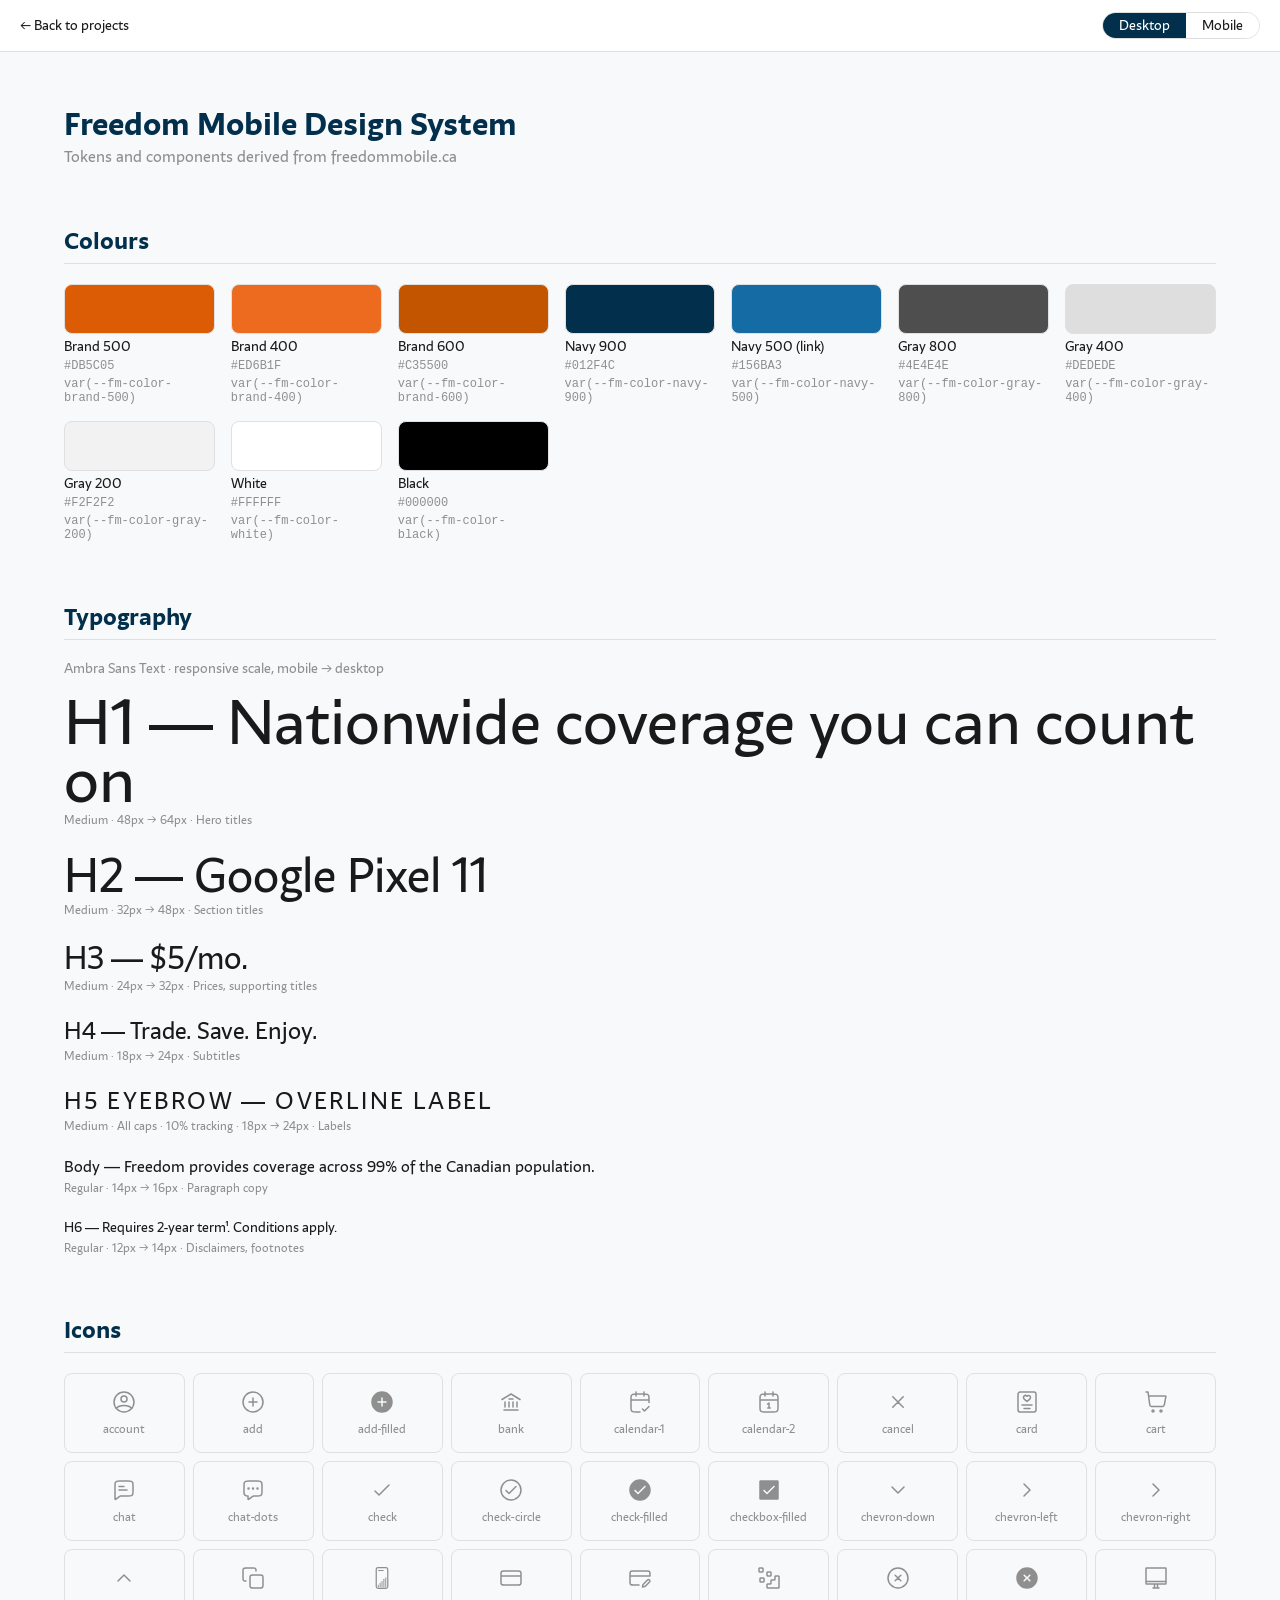
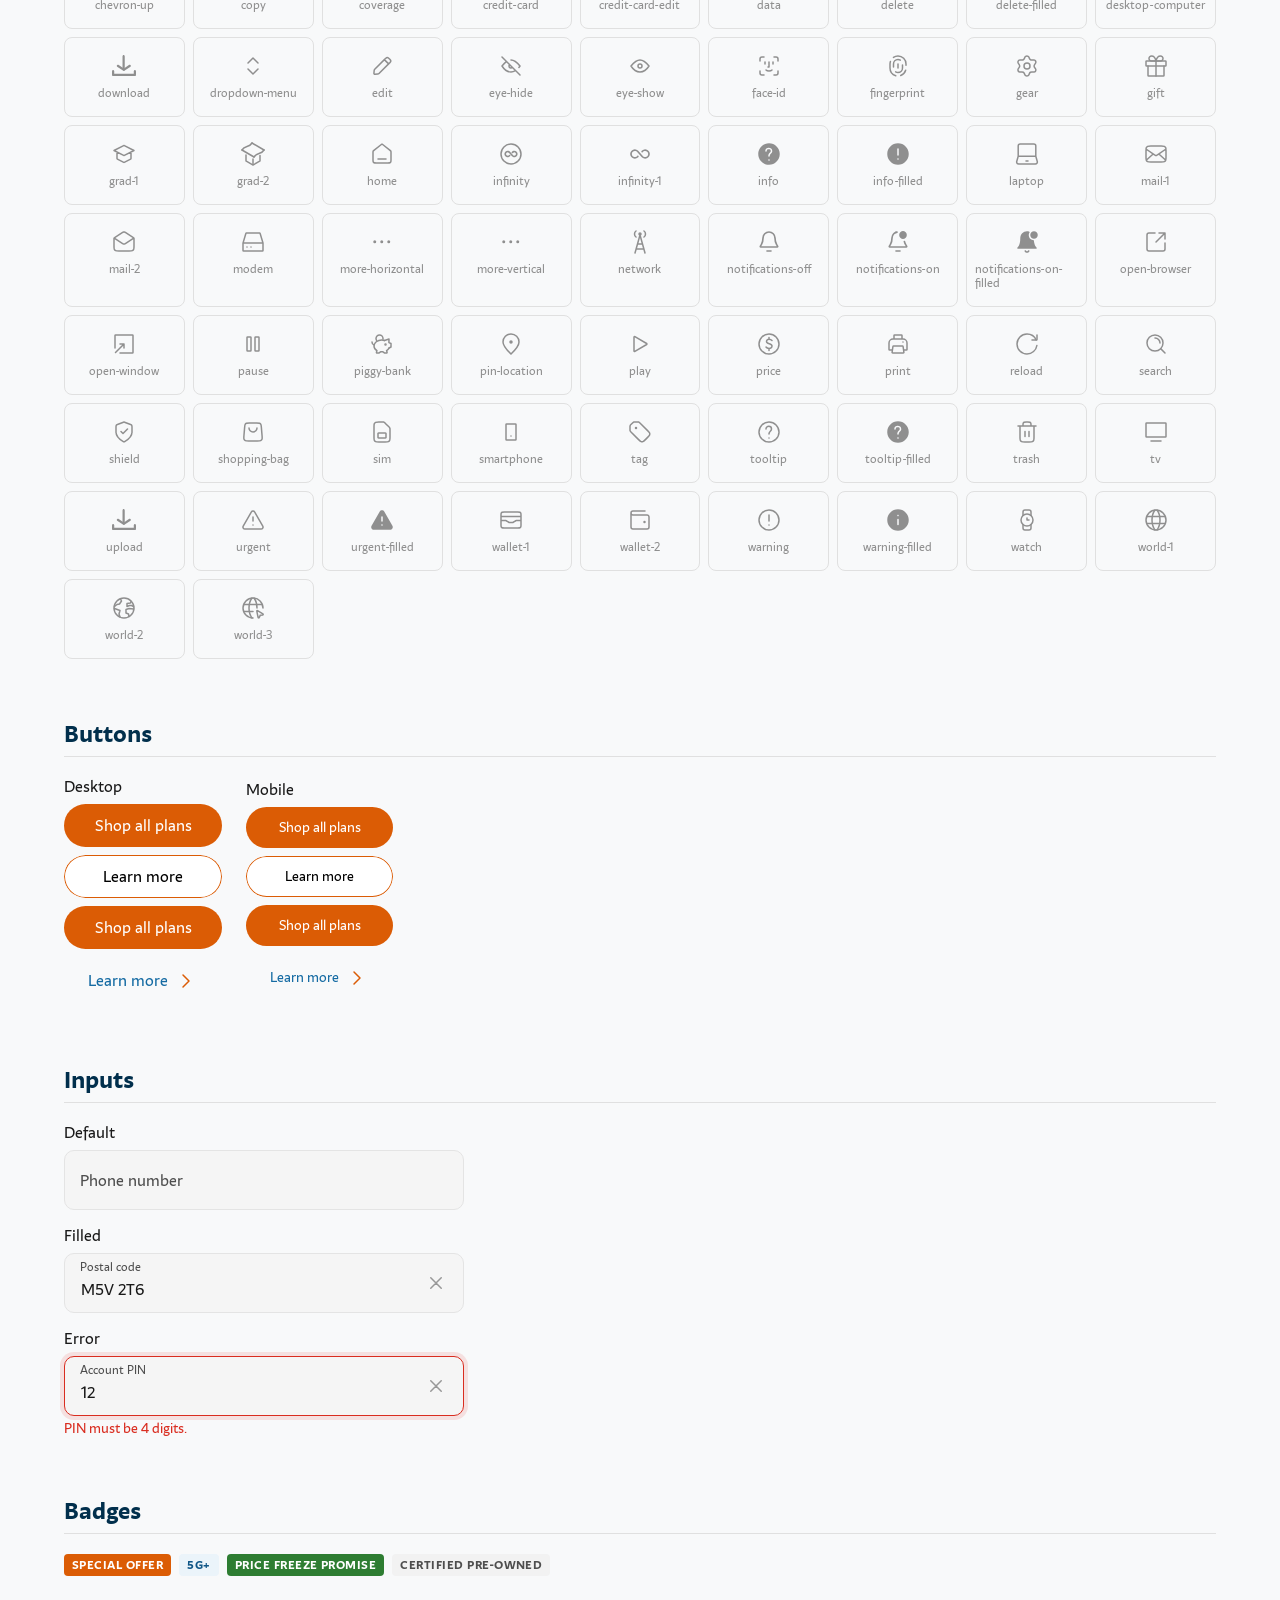
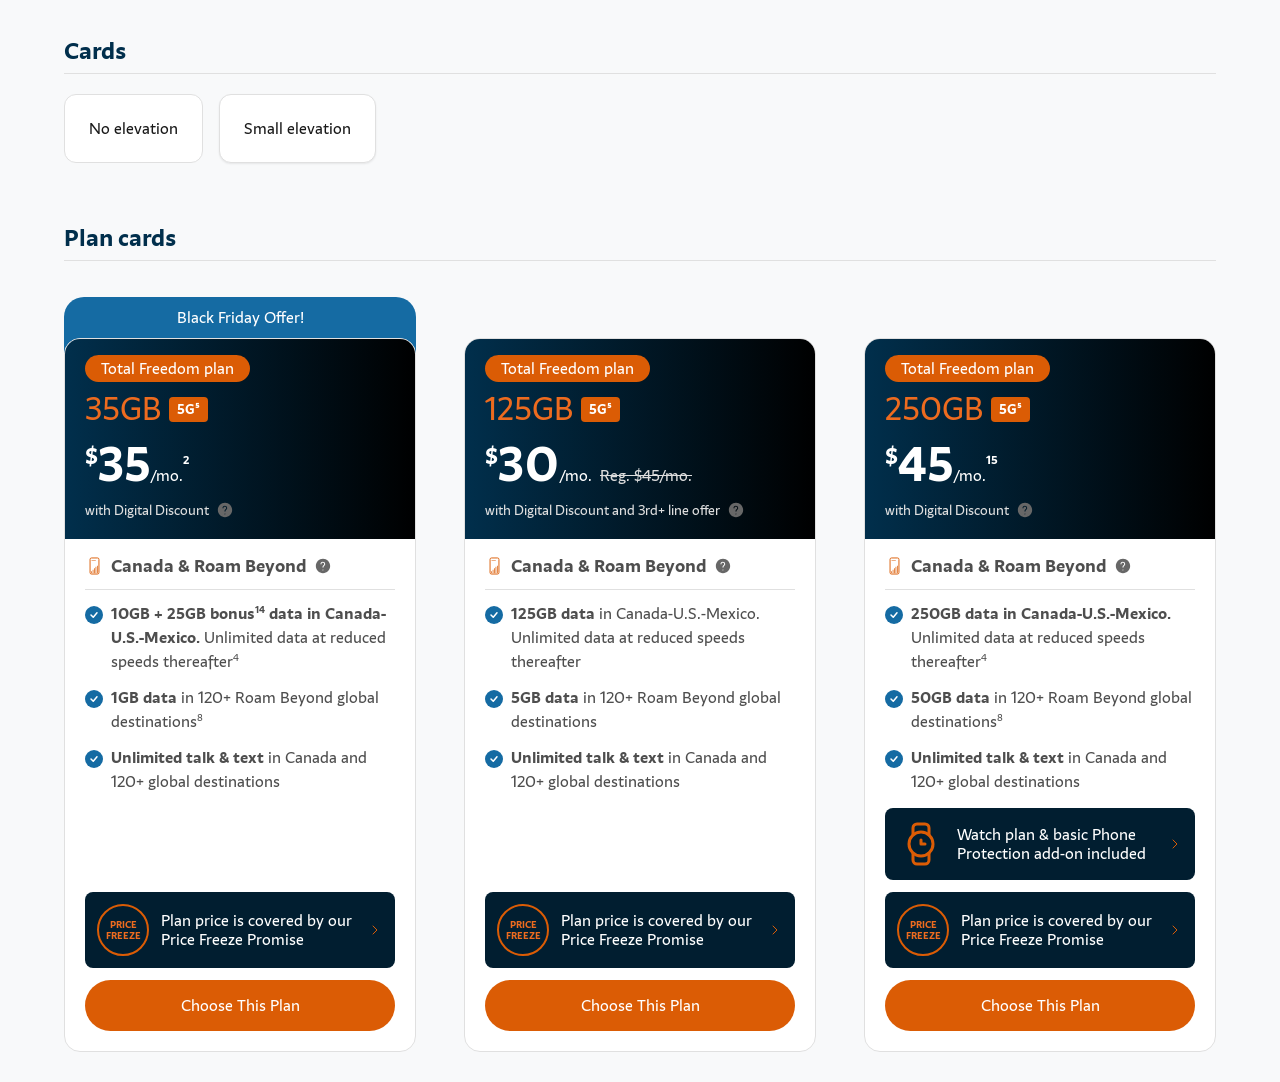
==== commit 1c2df325: "Update freedom-design-system docs site" ====
--- a/freedom-design-system/index.html
+++ b/freedom-design-system/index.html
@@ -74,7 +74,7 @@
       body.proto-mobile .proto-device { display: block; }
       body.proto-frame .proto-header { display: none; }
     </style>
-    <script type="module" crossorigin src="/freedom-design-system/assets/index-CsWPxhdb.js"></script>
+    <script type="module" crossorigin src="/freedom-design-system/assets/index-BX2m_zHu.js"></script>
     <link rel="stylesheet" crossorigin href="/freedom-design-system/assets/index-i-ottYt8.css">
   </head>
   <body>
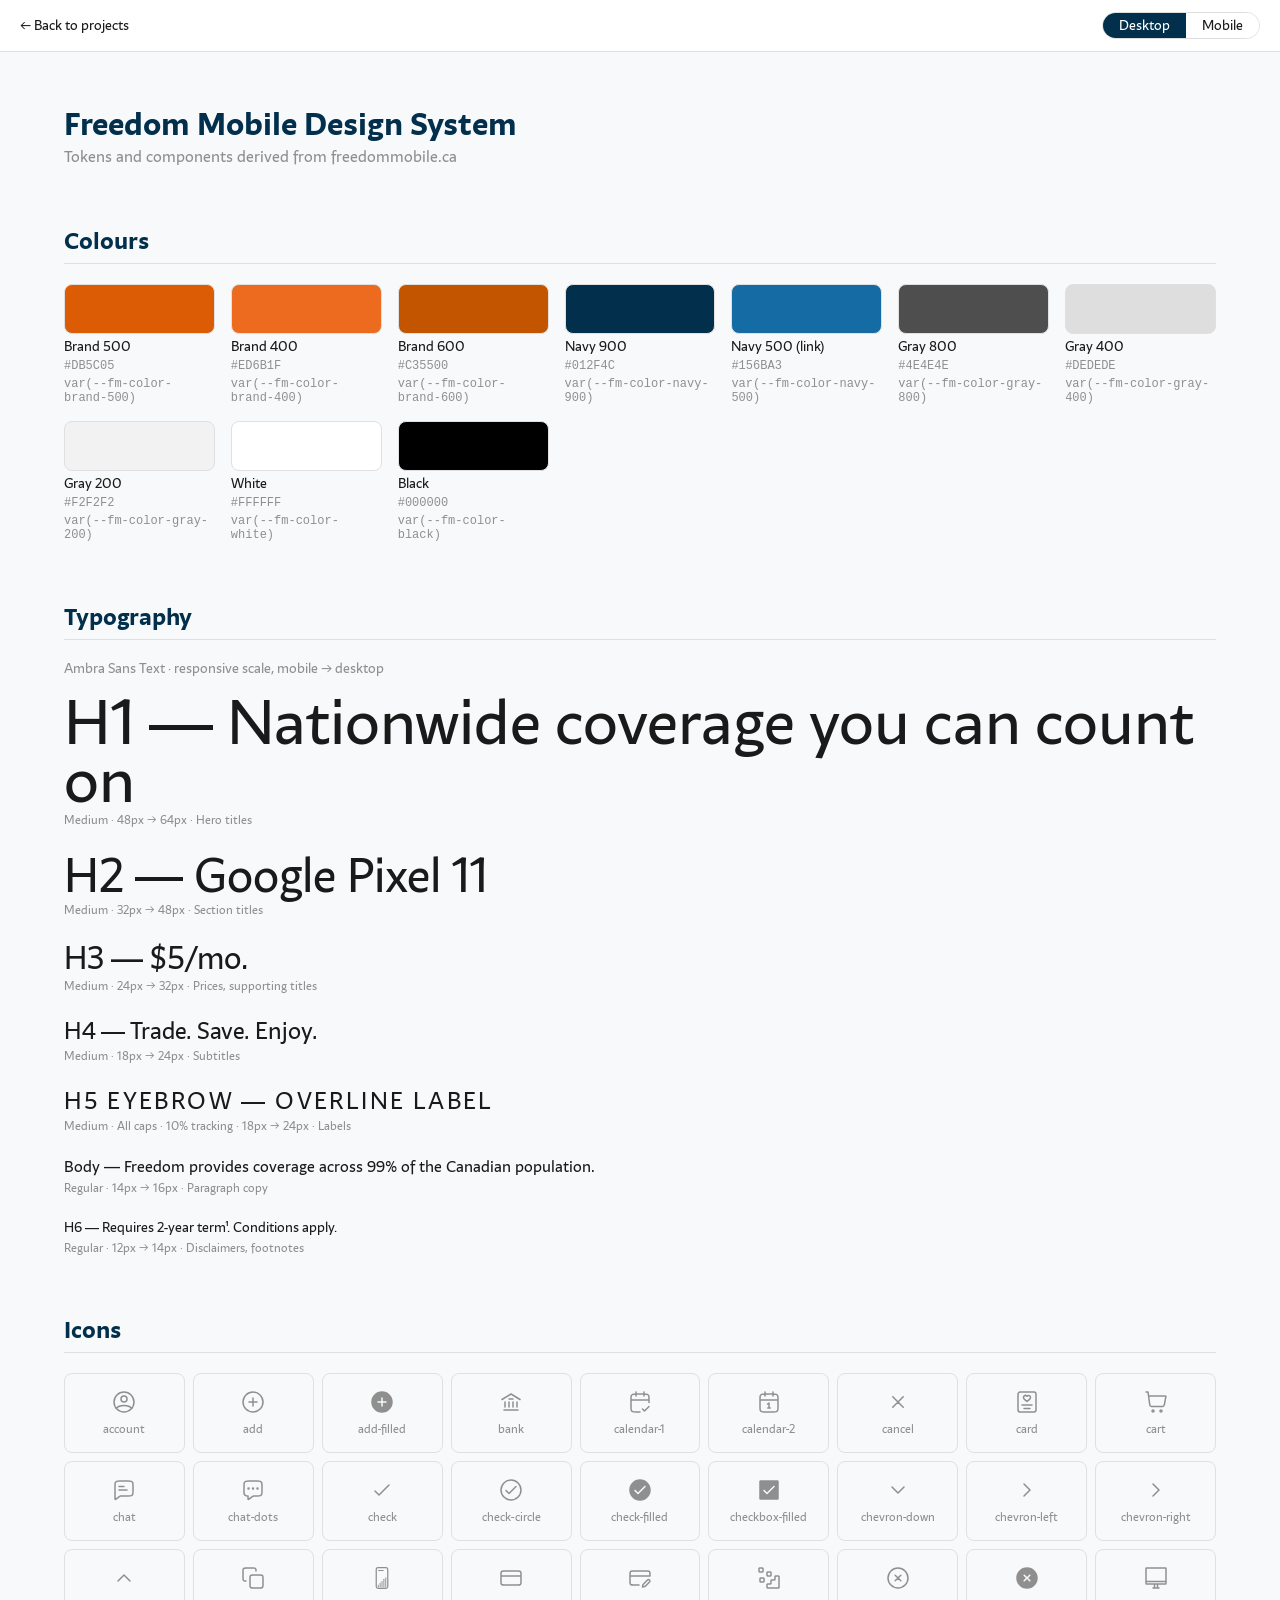
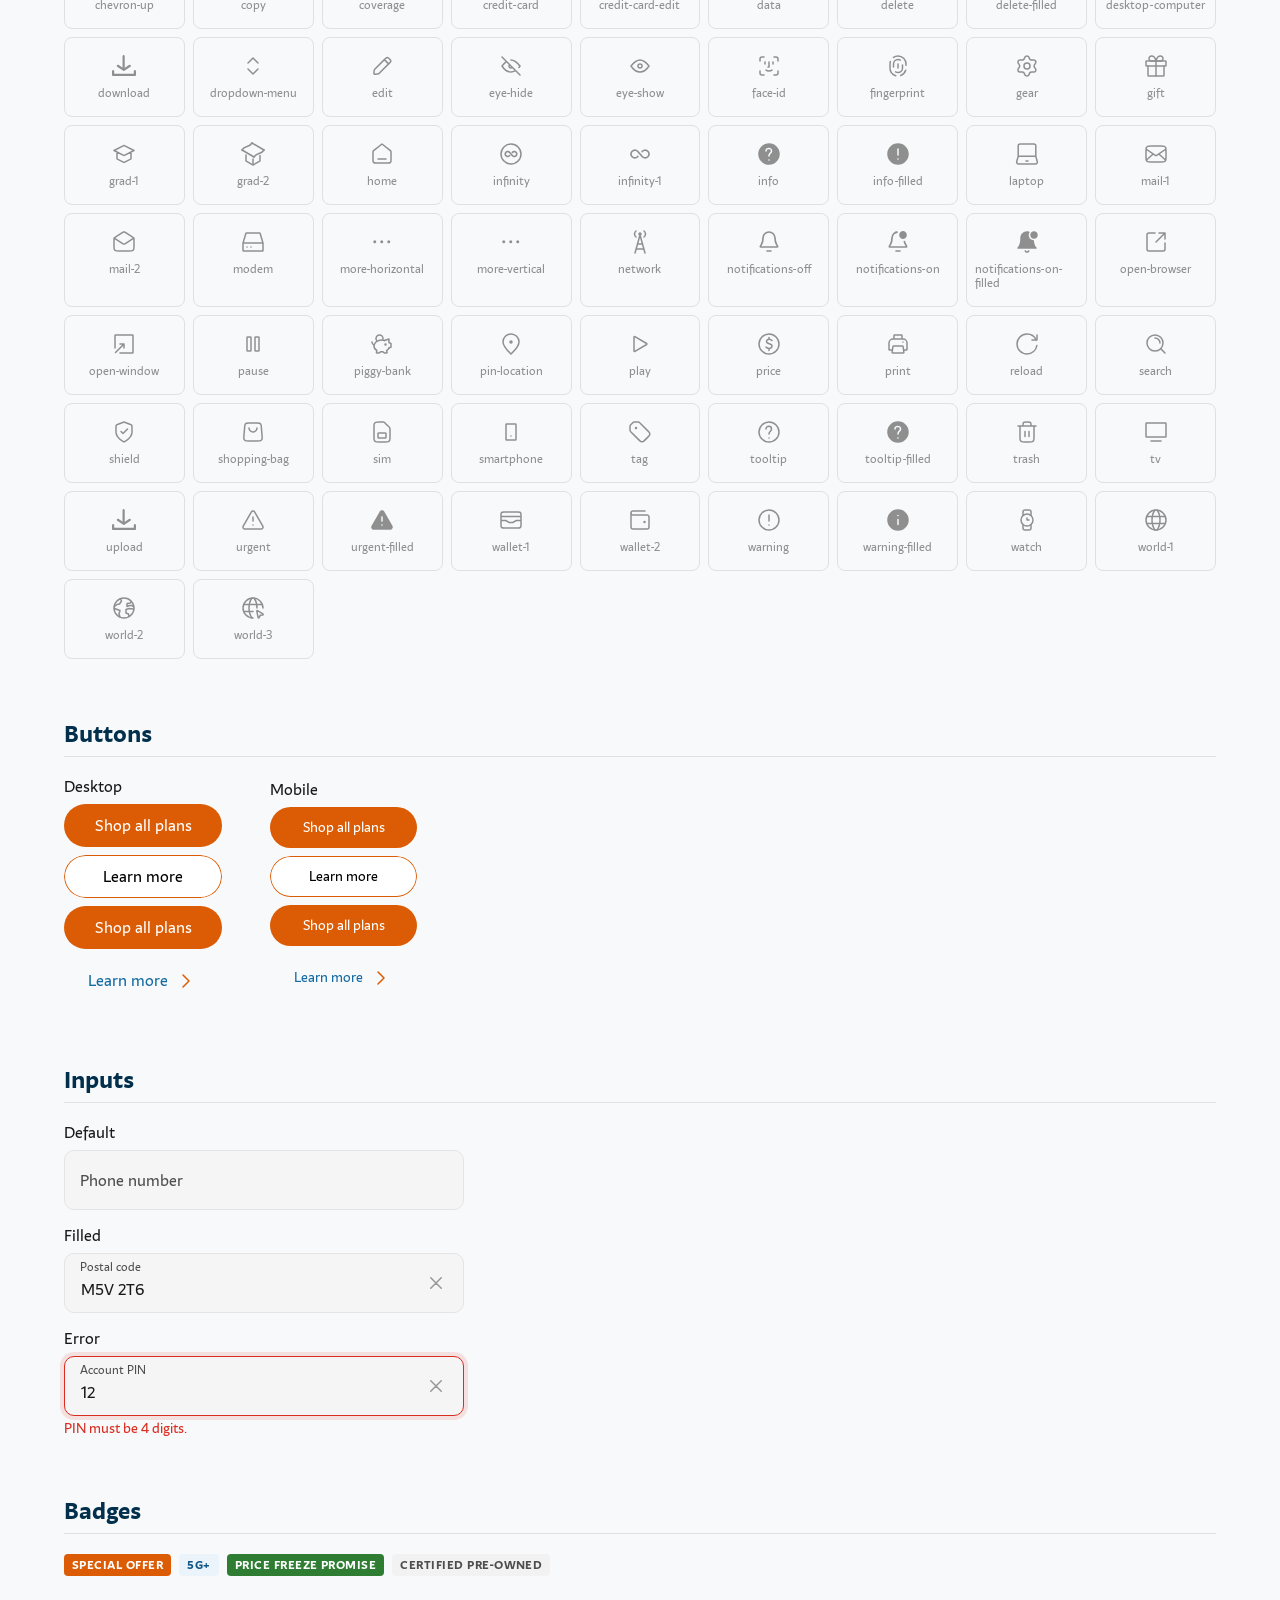
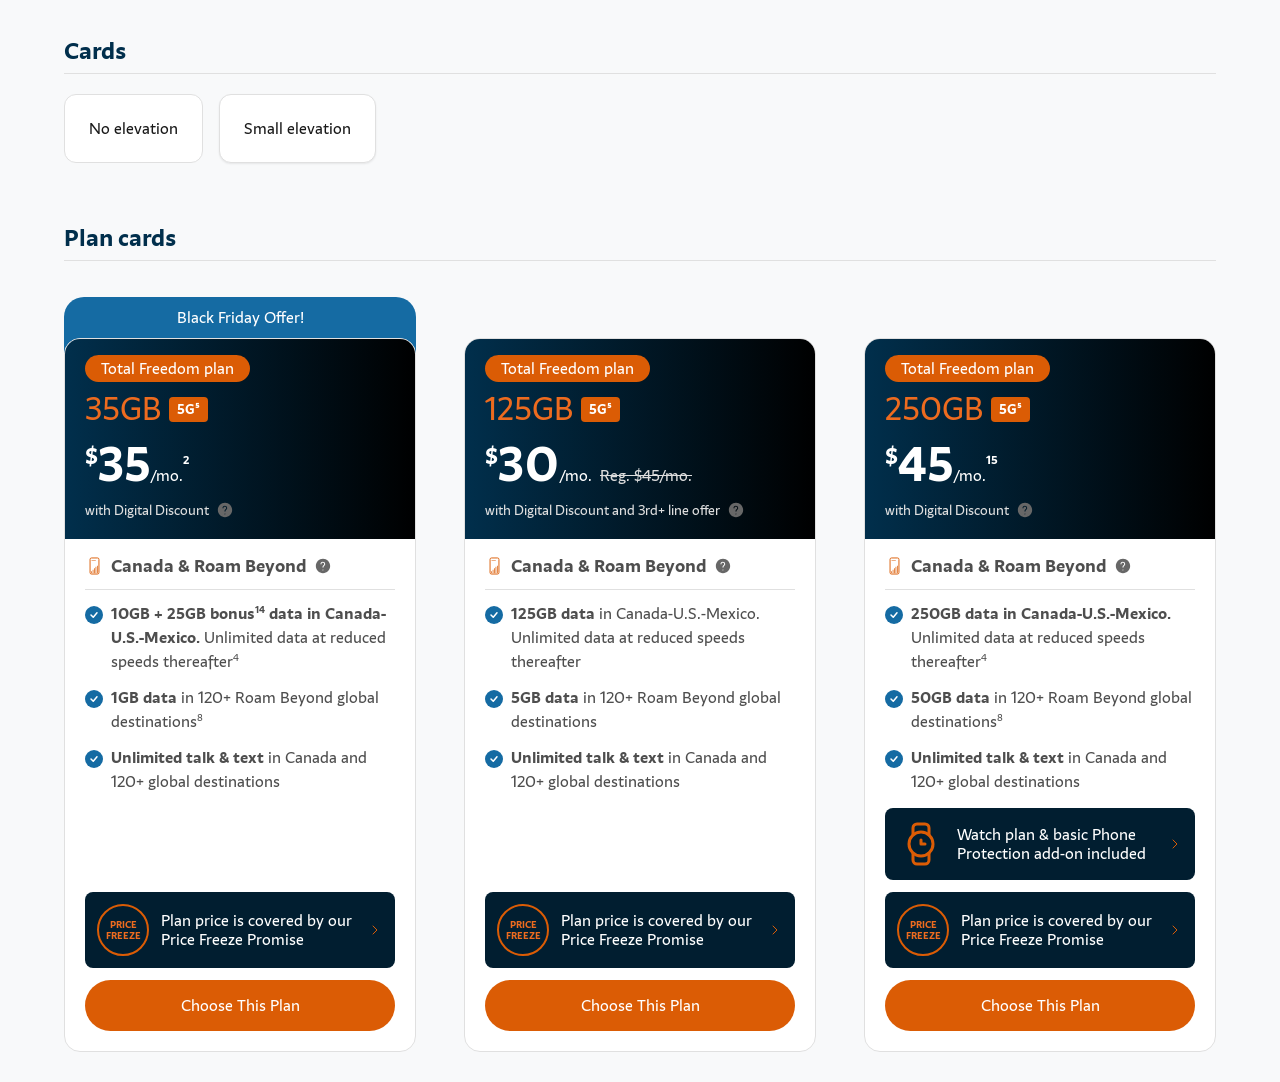
==== commit 69ab0d25: "Update freedom-design-system docs site" ====
--- a/freedom-design-system/index.html
+++ b/freedom-design-system/index.html
@@ -74,7 +74,7 @@
       body.proto-mobile .proto-device { display: block; }
       body.proto-frame .proto-header { display: none; }
     </style>
-    <script type="module" crossorigin src="/freedom-design-system/assets/index-BX2m_zHu.js"></script>
+    <script type="module" crossorigin src="/freedom-design-system/assets/index-Cnx_lJ__.js"></script>
     <link rel="stylesheet" crossorigin href="/freedom-design-system/assets/index-i-ottYt8.css">
   </head>
   <body>
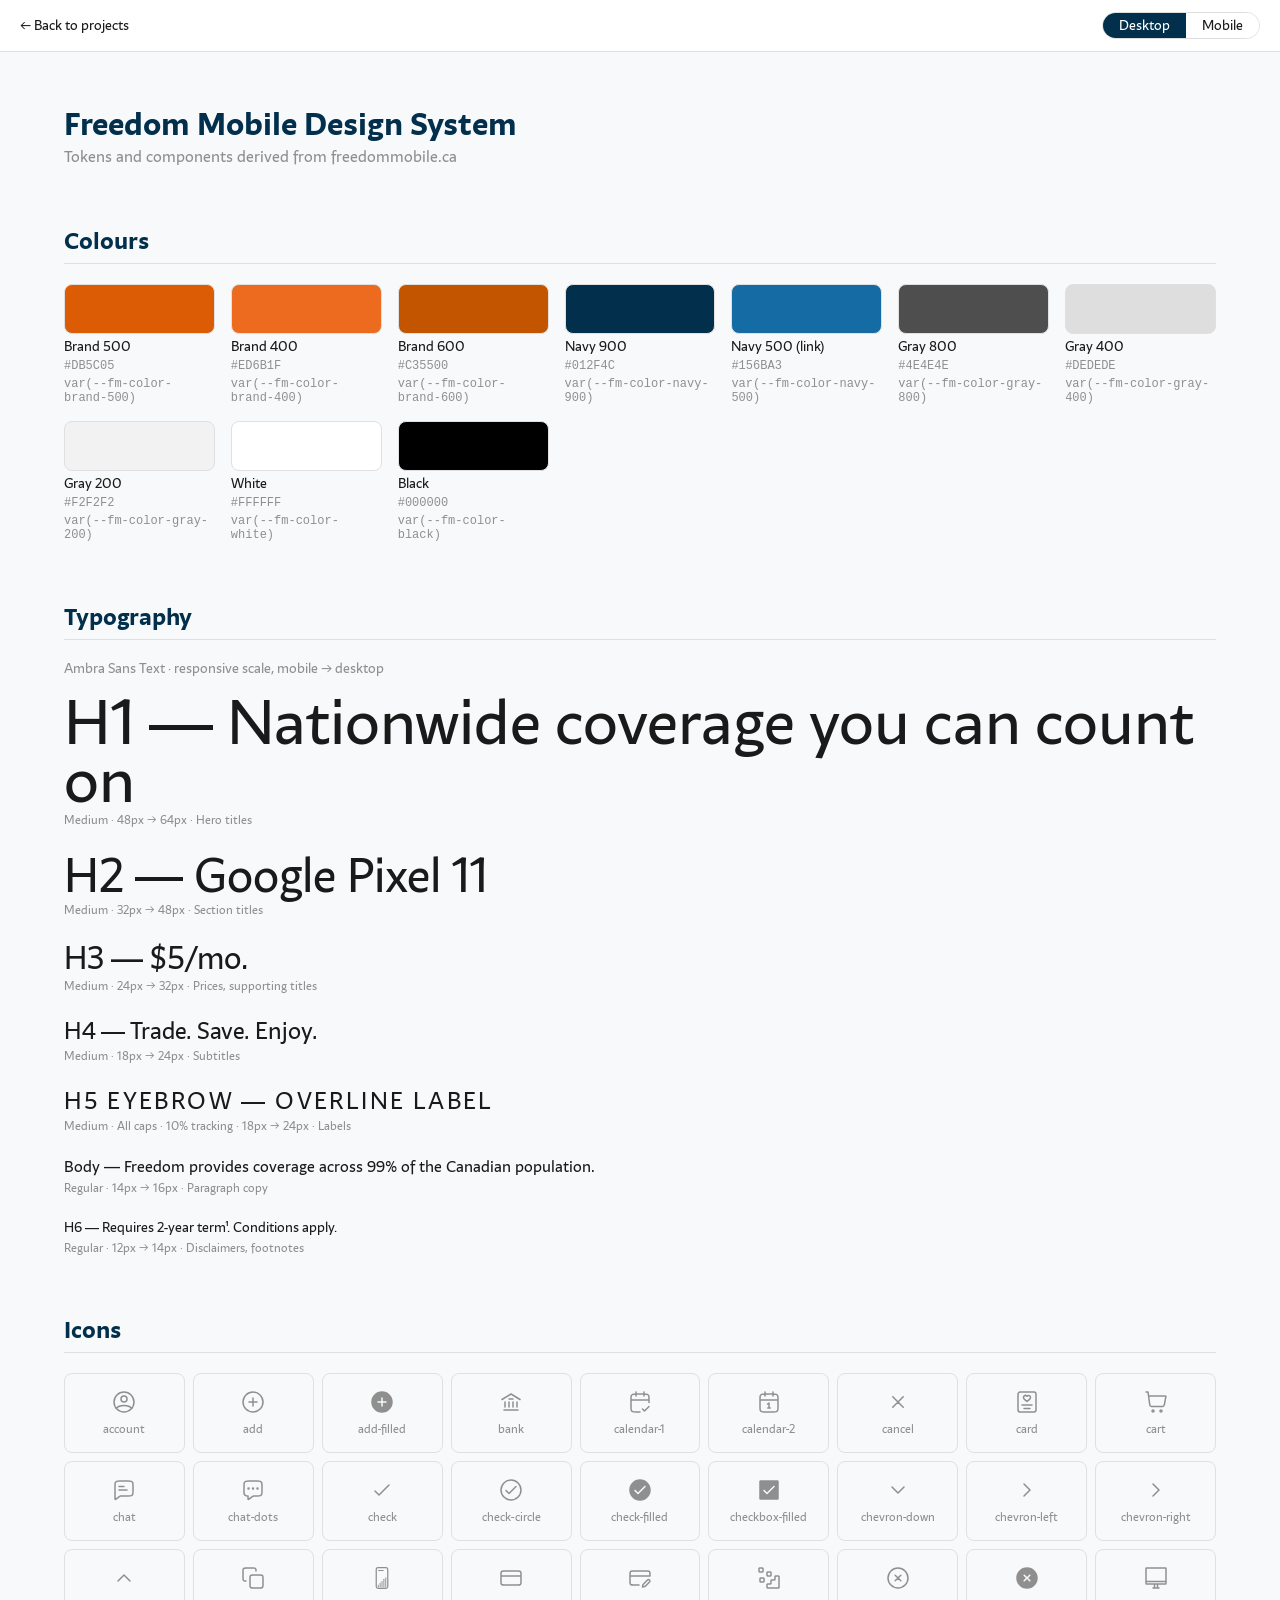
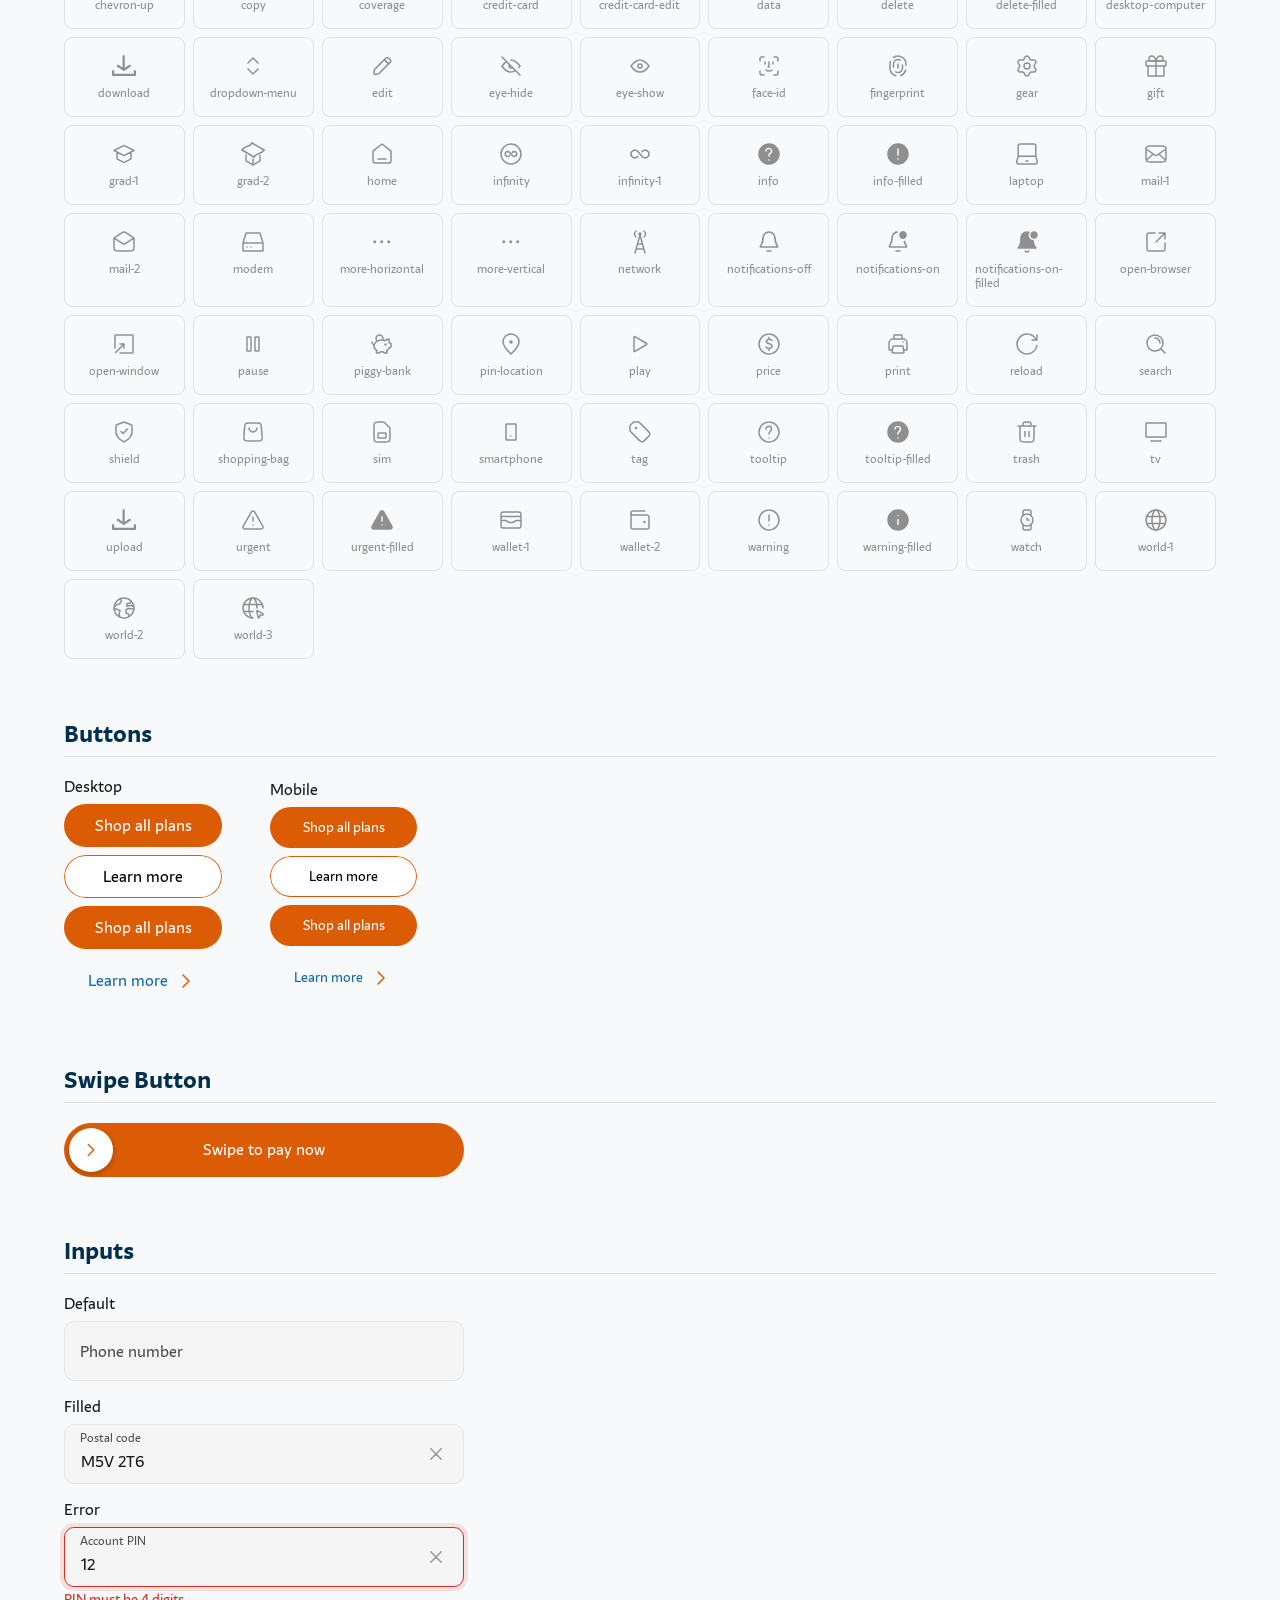
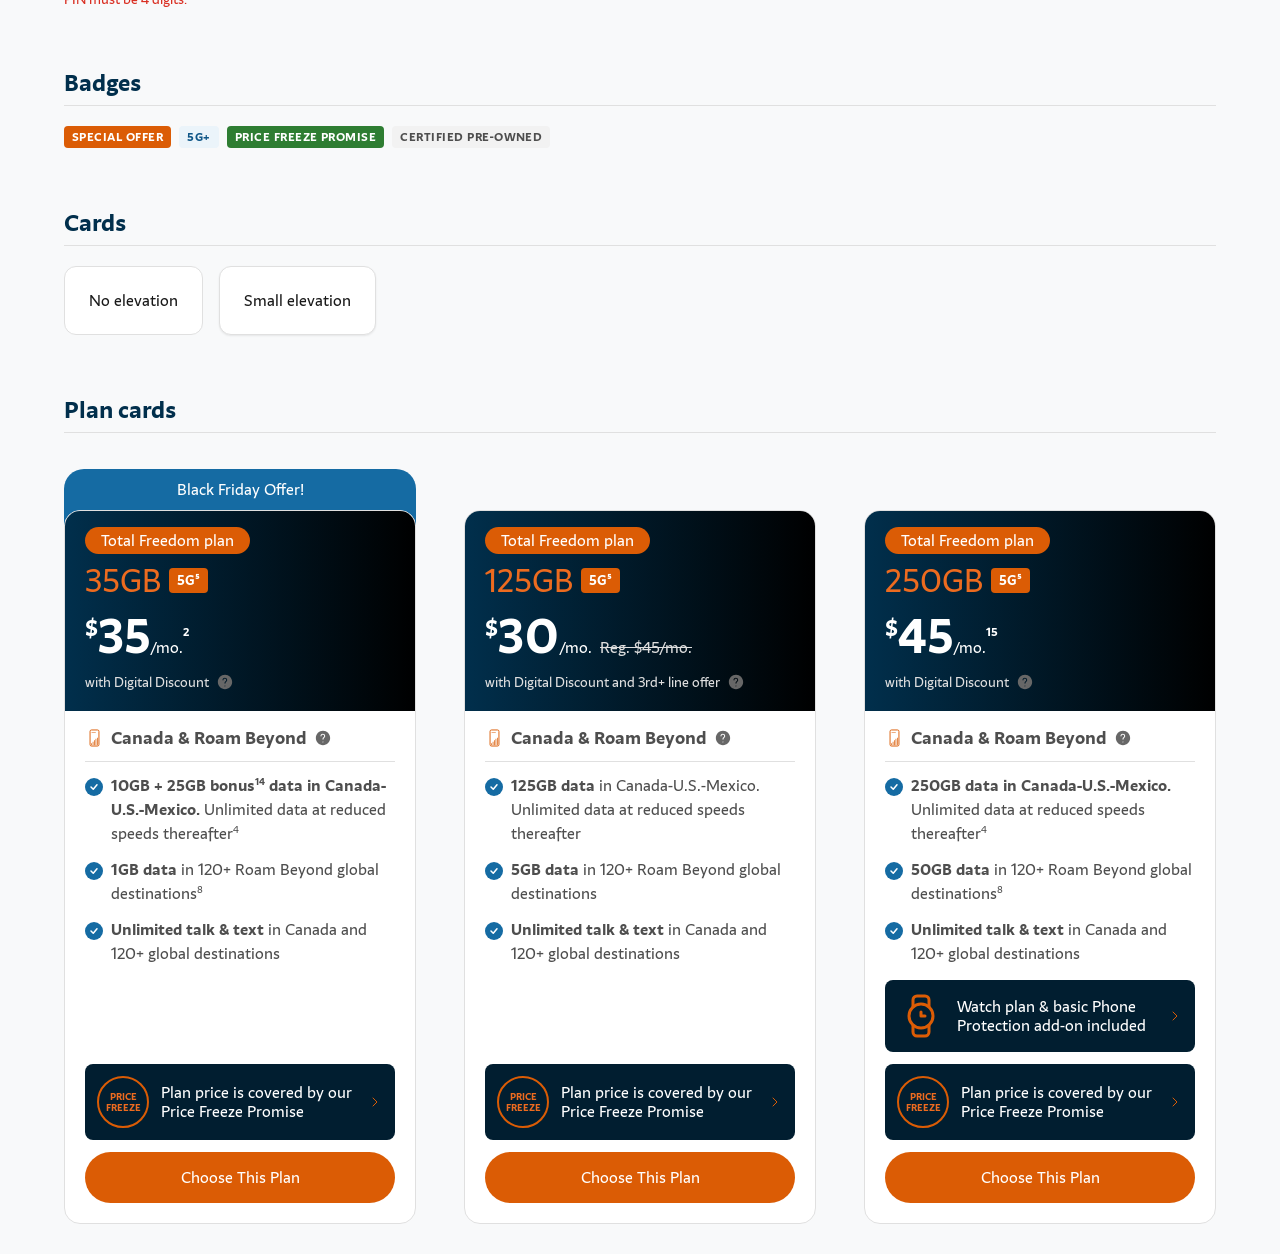
==== commit 1180984c: "Update freedom-design-system docs site" ====
--- a/freedom-design-system/index.html
+++ b/freedom-design-system/index.html
@@ -74,8 +74,8 @@
       body.proto-mobile .proto-device { display: block; }
       body.proto-frame .proto-header { display: none; }
     </style>
-    <script type="module" crossorigin src="/freedom-design-system/assets/index-Cnx_lJ__.js"></script>
-    <link rel="stylesheet" crossorigin href="/freedom-design-system/assets/index-i-ottYt8.css">
+    <script type="module" crossorigin src="/freedom-design-system/assets/index-C2HHOFZV.js"></script>
+    <link rel="stylesheet" crossorigin href="/freedom-design-system/assets/index-BmMePs3Z.css">
   </head>
   <body>
     <header class="proto-header">
--- a/freedom-design-system/assets/index-BmMePs3Z.css
+++ b/freedom-design-system/assets/index-BmMePs3Z.css
@@ -0,0 +1 @@
+@font-face{font-family:Ambra;src:url(/freedom-design-system/assets/Ambra-Sans-Text-Regular.1f8155e8-Bs-VmF4s.woff2) format("woff2");font-weight:400;font-style:normal;font-display:swap}@font-face{font-family:Ambra;src:url(/freedom-design-system/assets/Ambra-Sans-Text-Bold.b9e77cbd-fjDWq9A4.woff2) format("woff2");font-weight:700;font-style:normal;font-display:swap}@font-face{font-family:AmbraBook;src:url(/freedom-design-system/assets/Ambra-Sans-Text-Book.e8d1fb11-F9HcCxZY.woff2) format("woff2");font-weight:400;font-style:normal;font-display:swap}:root{--fm-color-brand-50: #FDF3EB;--fm-color-brand-100: #FAE0CC;--fm-color-brand-200: #F5C199;--fm-color-brand-300: #F09A5B;--fm-color-brand-400: #ED6B1F;--fm-color-brand-500: #DB5C05;--fm-color-brand-600: #C35500;--fm-color-brand-700: #9A4200;--fm-color-brand-800: #6E2F00;--fm-color-brand-900: #421C00;--fm-color-brand-950: #290F00;--fm-color-navy-50: #EBF4FA;--fm-color-navy-100: #CCE2F0;--fm-color-navy-200: #99C4DD;--fm-color-navy-300: #66A6C9;--fm-color-navy-400: #3388B6;--fm-color-navy-500: #156BA3;--fm-color-navy-600: #0F5687;--fm-color-navy-700: #0A4166;--fm-color-navy-800: #052B44;--fm-color-navy-900: #012F4C;--fm-color-navy-950: #011E30;--fm-color-gray-50: #F8F9FA;--fm-color-gray-100: #F5F5F5;--fm-color-gray-200: #F2F2F2;--fm-color-gray-300: #E0E0E0;--fm-color-gray-400: #DEDEDE;--fm-color-gray-500: #CECECE;--fm-color-gray-600: #999999;--fm-color-gray-700: #8F8F8F;--fm-color-gray-800: #4E4E4E;--fm-color-gray-900: #1A1A1A;--fm-color-gray-950: #000000;--fm-color-success: #2E7D32;--fm-color-warning: #ED6C02;--fm-color-danger: #C62828;--fm-color-info: #156BA3;--fm-color-white: #FFFFFF;--fm-color-black: #000000;--fm-action-primary: var(--fm-color-brand-500);--fm-action-primary-hover: var(--fm-color-black);--fm-action-primary-pressed: var(--fm-color-brand-600);--fm-link: var(--fm-color-navy-500);--fm-link-hover: var(--fm-color-navy-600);--fm-text-primary: var(--fm-color-gray-900);--fm-text-secondary: var(--fm-color-gray-800);--fm-text-muted: var(--fm-color-gray-700);--fm-surface-default: var(--fm-color-white);--fm-surface-muted: var(--fm-color-gray-200);--fm-surface-dark: var(--fm-color-navy-900);--fm-border: var(--fm-color-gray-400);--fm-focus-ring: var(--fm-color-navy-500);--fm-spacing-0: 0px;--fm-spacing-1: 4px;--fm-spacing-2: 8px;--fm-spacing-3: 12px;--fm-spacing-4: 16px;--fm-spacing-5: 20px;--fm-spacing-6: 24px;--fm-spacing-8: 32px;--fm-spacing-10: 40px;--fm-spacing-12: 48px;--fm-spacing-16: 64px;--fm-radius-none: 0px;--fm-radius-small: 4px;--fm-radius-medium: 8px;--fm-radius-large: 12px;--fm-radius-xlarge: 16px;--fm-radius-full: 9999px;--fm-font-family-sans: "Ambra","Helvetica Neue",Helvetica,Arial,sans-serif;--fm-font-family-mono: ui-monospace,SFMono-Regular,Menlo,monospace;--fm-font-size-xs: 12px;--fm-font-size-sm: 14px;--fm-font-size-base: 16px;--fm-font-size-lg: 18px;--fm-font-size-xl: 20px;--fm-font-size-2xl: 24px;--fm-font-size-3xl: 30px;--fm-font-size-4xl: 36px;--fm-font-size-5xl: 48px;--fm-font-weight-normal: 400;--fm-font-weight-medium: 500;--fm-font-weight-bold: 700;--fm-line-height-tight: 1.2;--fm-line-height-normal: 1.5;--fm-line-height-relaxed: 1.7;--fm-shadow-small: 0 1px 2px rgba(0, 0, 0, .08);--fm-shadow-medium: 0 2px 8px rgba(0, 0, 0, .12);--fm-shadow-large: 0 8px 24px rgba(0, 0, 0, .16)}:where(a[href],button,[role=button],summary,input[type=button],input[type=submit],input[type=reset],input[type=checkbox],input[type=radio]):not(:disabled):not([aria-disabled=true]){cursor:pointer}.fm-button{font-family:var(--fm-font-family-sans);font-weight:var(--fm-font-weight-medium);border:none;border-radius:var(--fm-radius-full);cursor:pointer;display:inline-flex;align-items:center;justify-content:center;gap:var(--fm-spacing-2);transition:background-color .15s ease,border-color .15s ease,color .15s ease}.fm-button:focus-visible{outline:2px solid var(--fm-focus-ring);outline-offset:2px}.fm-button:disabled{opacity:.5;cursor:not-allowed}.fm-button--solid{background-color:var(--fm-action-primary);background-image:linear-gradient(to top,var(--fm-action-primary-hover) 50%,transparent 50%);background-size:200% 200%;background-repeat:no-repeat;background-position:0 0;transition:background-position .3s ease,color .3s ease;color:var(--fm-color-white)}.fm-button--solid:hover:not(:disabled){background-position:0 100%}.fm-button--solid:active:not(:disabled){background-image:none;background-color:var(--fm-action-primary-pressed)}.fm-button--secondary{background-color:var(--fm-color-white);background-image:linear-gradient(to top,var(--fm-action-primary) 50%,transparent 50%);background-size:200% 200%;background-repeat:no-repeat;background-position:0 0;transition:background-position .3s ease,color .3s ease;color:var(--fm-color-black);box-shadow:inset 0 0 0 1px var(--fm-action-primary)}.fm-button--secondary:hover:not(:disabled){background-position:0 100%;color:var(--fm-color-white)}.fm-button--invert{background-color:var(--fm-action-primary);background-image:linear-gradient(to top,var(--fm-color-white) 50%,transparent 50%);background-size:200% 200%;background-repeat:no-repeat;background-position:0 0;transition:background-position .3s ease,color .3s ease;color:var(--fm-color-white);box-shadow:inset 0 0 0 1px var(--fm-action-primary)}.fm-button--invert:hover:not(:disabled){background-position:0 100%;color:var(--fm-color-black)}.fm-button--link{background:none;padding:0;gap:6px;color:var(--fm-link)}.fm-button--link .fm-icon{color:var(--fm-action-primary)}.fm-button--link:hover:not(:disabled){color:var(--fm-link-hover);text-decoration:underline}@media (prefers-reduced-motion: reduce){.fm-button--solid,.fm-button--secondary,.fm-button--invert{transition:none}}.fm-button--small{font-size:var(--fm-font-size-sm);padding:var(--fm-spacing-2) var(--fm-spacing-4)}.fm-button--medium{font-size:var(--fm-font-size-base);padding:var(--fm-spacing-3) var(--fm-spacing-6)}.fm-button--large{font-size:var(--fm-font-size-lg);padding:var(--fm-spacing-4) var(--fm-spacing-8)}.fm-button--desktop{font-size:var(--fm-font-size-base)}.fm-button--mobile{font-size:var(--fm-font-size-sm)}.fm-button--full{width:100%}.fm-input-field{display:flex;flex-direction:column;gap:var(--fm-spacing-1);font-family:var(--fm-font-family-sans)}.fm-input-control{position:relative}.fm-input-clear{position:absolute;right:16px;top:18px;width:24px;height:24px;padding:0;border:0;background:transparent;cursor:pointer}.fm-input-clear:focus-visible{outline:2px solid var(--fm-focus-ring);outline-offset:2px}.fm-input-label{position:absolute;left:var(--fm-spacing-4);top:50%;transform:translateY(-50%);color:var(--fm-text-secondary);font-size:var(--fm-font-size-base);pointer-events:none;transition:top .15s ease,font-size .15s ease,color .15s ease}.fm-input{width:100%;height:60px;box-sizing:border-box;padding:20px 48px 6px 16px;background:var(--fm-color-gray-100);border:1px solid #E4E4E4;border-radius:10px;color:#191919;font-family:var(--fm-font-family-sans);font-size:var(--fm-font-size-base);outline:none;transition:border-color .15s ease,box-shadow .15s ease}.fm-input-control:not(:has(.fm-input-label)) .fm-input{padding:var(--fm-spacing-4)}.fm-input:focus+.fm-input-label,.fm-input:not(:placeholder-shown)+.fm-input-label{top:14px;font-size:var(--fm-font-size-xs)}.fm-input:focus{border-color:var(--fm-action-primary);box-shadow:0 0 0 4px #db5c0526}.fm-input:disabled{background-color:var(--fm-surface-muted);cursor:not-allowed}.fm-input--error,.fm-input--error:focus{border-color:#d92d20;box-shadow:0 0 0 4px #d92d201f}.fm-input-error{margin:0;font-size:var(--fm-font-size-sm);color:#d92d20}.fm-input-hint{margin:0;font-size:var(--fm-font-size-sm);color:var(--fm-text-secondary)}@media (prefers-reduced-motion: reduce){.fm-input,.fm-input-label{transition:none}}.fm-card{font-family:var(--fm-font-family-sans);background-color:var(--fm-surface-default);border-radius:var(--fm-radius-large);padding:var(--fm-spacing-6);border:1px solid var(--fm-color-gray-300)}.fm-card--none{box-shadow:none}.fm-card--small{box-shadow:var(--fm-shadow-small)}.fm-card--flush{padding:0}.fm-badge{font-family:var(--fm-font-family-sans);font-size:var(--fm-font-size-xs);font-weight:var(--fm-font-weight-bold);text-transform:uppercase;letter-spacing:.04em;display:inline-flex;align-items:center;padding:var(--fm-spacing-1) var(--fm-spacing-2);border-radius:var(--fm-radius-small)}.fm-badge--promo{background-color:var(--fm-color-brand-500);color:var(--fm-color-white)}.fm-badge--info{background-color:var(--fm-color-navy-50);color:var(--fm-color-navy-600)}.fm-badge--success{background-color:var(--fm-color-success);color:var(--fm-color-white)}.fm-badge--neutral{background-color:var(--fm-color-gray-200);color:var(--fm-text-secondary)}.fm-stack{display:flex}.fm-stack--vertical{flex-direction:column}.fm-stack--horizontal{flex-direction:row;flex-wrap:wrap}.fm-icon{display:inline-block;flex-shrink:0;vertical-align:middle;mask-size:contain;mask-repeat:no-repeat;mask-position:center;-webkit-mask-size:contain;-webkit-mask-repeat:no-repeat;-webkit-mask-position:center}.fm-plan-card-wrapper{position:relative;padding-top:41px;display:flex;align-items:stretch;min-width:0}.fm-plan-card-promo{position:absolute;top:0;left:0;right:0;height:56px;box-sizing:border-box;display:flex;align-items:center;justify-content:center;padding:0 var(--fm-spacing-4) 15px;border-radius:20px 20px 0 0;background-color:var(--fm-color-navy-500);color:var(--fm-color-white);font-family:var(--fm-font-family-sans);font-size:var(--fm-font-size-base);font-weight:var(--fm-font-weight-medium);text-align:center}.fm-plan-card{position:relative;width:100%;height:100%;min-width:0;font-family:var(--fm-font-family-sans);background-color:var(--fm-surface-default);border:1px solid var(--fm-color-gray-300);border-radius:var(--fm-radius-xlarge);overflow:hidden;display:flex;flex-direction:column;box-shadow:none}.fm-plan-card-header{background:linear-gradient(to right,var(--fm-color-navy-900),var(--fm-color-black));padding:var(--fm-spacing-4) var(--fm-spacing-5) var(--fm-spacing-5);display:flex;flex-direction:column;gap:var(--fm-spacing-2)}.fm-plan-card-tag{align-self:flex-start;background-color:var(--fm-color-brand-500);color:var(--fm-color-white);font-family:var(--fm-font-family-sans);font-size:var(--fm-font-size-base);font-weight:var(--fm-font-weight-normal);border-radius:var(--fm-radius-full);padding:var(--fm-spacing-1) var(--fm-spacing-4)}.fm-plan-card-allowance{display:flex;align-items:center;gap:var(--fm-spacing-2)}.fm-plan-card-data{font-size:32px;font-weight:var(--fm-font-weight-normal);color:var(--fm-color-brand-400);line-height:var(--fm-line-height-tight)}.fm-plan-card-speed{background-color:var(--fm-color-brand-500);color:var(--fm-color-white);font-size:var(--fm-font-size-sm);font-weight:var(--fm-font-weight-bold);border-radius:var(--fm-radius-small);padding:var(--fm-spacing-1) var(--fm-spacing-2)}.fm-plan-card-pricing{display:flex;align-items:baseline;gap:var(--fm-spacing-2);flex-wrap:wrap}.fm-plan-card-price{font-size:var(--fm-font-size-5xl);font-weight:var(--fm-font-weight-bold);color:var(--fm-color-white);line-height:var(--fm-line-height-tight)}.fm-plan-card-currency{font-size:var(--fm-font-size-2xl);vertical-align:super;line-height:0}.fm-plan-card-price-unit{font-size:var(--fm-font-size-base);font-weight:var(--fm-font-weight-medium)}.fm-plan-card-price sup{font-size:var(--fm-font-size-xs)}.fm-plan-card-regular{font-size:var(--fm-font-size-base);color:var(--fm-color-gray-400);text-decoration:line-through}.fm-plan-card-qualifier{margin:0;font-size:var(--fm-font-size-sm);color:var(--fm-color-gray-300);display:flex;align-items:center;gap:var(--fm-spacing-2)}.fm-plan-card-qualifier .fm-icon{color:color-mix(in srgb,var(--fm-color-gray-500) 50%,var(--fm-color-black))}.fm-plan-card-body{padding:var(--fm-spacing-4) var(--fm-spacing-5) var(--fm-spacing-5);display:flex;flex-direction:column;gap:var(--fm-spacing-3);flex:1}.fm-plan-card-region{margin:0;font-size:var(--fm-font-size-lg);font-weight:var(--fm-font-weight-bold);color:var(--fm-text-secondary);display:flex;align-items:center;gap:var(--fm-spacing-2);padding-bottom:var(--fm-spacing-3);border-bottom:1px solid var(--fm-color-gray-300)}.fm-plan-card-region .fm-icon--coverage{color:var(--fm-color-brand-500)}.fm-plan-card-region .fm-icon--info{color:color-mix(in srgb,var(--fm-color-gray-500) 50%,var(--fm-color-black))}.fm-plan-card-features{margin:0;padding:0;list-style:none;display:flex;flex-direction:column;gap:var(--fm-spacing-3);font-size:var(--fm-font-size-base);color:var(--fm-text-secondary)}.fm-plan-card-features li{display:flex;align-items:flex-start;gap:var(--fm-spacing-2)}.fm-plan-card-features li:before{content:"";display:block;width:18px;height:18px;background:url("data:image/svg+xml,%3Csvg xmlns='http://www.w3.org/2000/svg' viewBox='0 0 24 24'%3E%3Ccircle cx='12' cy='12' r='12' fill='%23156BA3'/%3E%3Cpath d='m8 12 3 3 5-6' fill='none' stroke='white' stroke-width='2' stroke-linecap='round' stroke-linejoin='round'/%3E%3C/svg%3E") center / contain no-repeat;flex-shrink:0;margin-top:4px}.fm-plan-card-feature-text{min-width:0;line-height:var(--fm-line-height-normal)}.fm-plan-card-feature-text sup{font-size:.6em;line-height:0;vertical-align:super}.fm-plan-card-features strong{color:inherit;font-weight:var(--fm-font-weight-bold)}.fm-plan-card-freeze{margin-top:auto;display:flex;align-items:center;gap:var(--fm-spacing-3);background-color:var(--fm-color-navy-950);border-radius:var(--fm-radius-medium);padding:var(--fm-spacing-3);cursor:pointer;transition:background-color .2s ease,box-shadow .2s ease}@media (hover: hover){.fm-plan-card-freeze:hover{background-color:var(--fm-color-navy-900)}.fm-plan-card-freeze:hover .fm-icon--chevronRight{transform:translate(4px)}}.fm-plan-card-addon~.fm-plan-card-freeze{margin-top:0}.fm-plan-card-addon .fm-plan-card-addon-icon{color:var(--fm-color-brand-500);flex-shrink:0}.fm-plan-card-addon .fm-plan-card-addon-icon{width:48px;height:48px}.fm-plan-card-freeze-badge{display:flex;align-items:center;justify-content:center;width:48px;height:48px;border:2px solid var(--fm-color-brand-500);border-radius:var(--fm-radius-full);color:var(--fm-color-brand-400);font-size:10px;font-weight:var(--fm-font-weight-bold);text-transform:uppercase;text-align:center;line-height:1.1;flex-shrink:0}.fm-plan-card-freeze-text{color:var(--fm-color-white);font-size:var(--fm-font-size-base);font-weight:var(--fm-font-weight-medium);display:flex;align-items:center;gap:var(--fm-spacing-1)}.fm-plan-card-freeze-text .fm-icon{color:var(--fm-color-brand-500);transition:transform .2s ease}@media (prefers-reduced-motion: reduce){.fm-plan-card-freeze,.fm-plan-card-freeze-text .fm-icon{transition:none}.fm-plan-card-freeze:hover .fm-icon--chevronRight{transform:none}}.fm-plan-card-conditions{margin:0;font-size:var(--fm-font-size-xs);color:var(--fm-text-muted);line-height:var(--fm-line-height-relaxed)}.fm-plan-card-cta{font-family:var(--fm-font-family-sans);font-size:var(--fm-font-size-base);font-weight:var(--fm-font-weight-medium);background-color:var(--fm-action-primary);color:var(--fm-color-white);border:none;border-radius:var(--fm-radius-full);padding:var(--fm-spacing-4) var(--fm-spacing-6);cursor:pointer;background-image:linear-gradient(to top,var(--fm-action-primary-hover) 50%,transparent 50%);background-size:200% 200%;background-position:0 0;transition:background-position .3s ease,color .3s ease}.fm-plan-card-cta:hover:not(:disabled){background-position:0 100%}.fm-plan-card-cta:active:not(:disabled){background-image:none;background-color:var(--fm-action-primary-pressed)}@media (prefers-reduced-motion: reduce){.fm-plan-card-cta{transition:none}}.fm-plan-card-cta:focus-visible{outline:2px solid var(--fm-focus-ring);outline-offset:2px}.fm-swipe-track{position:relative;background:var(--fm-action-primary);border-radius:var(--fm-radius-full);height:54px;display:flex;align-items:center;justify-content:center;color:var(--fm-color-white);overflow:hidden;padding:0 55px;-webkit-user-select:none;user-select:none;touch-action:none}.fm-swipe--done .fm-swipe-track{background:var(--fm-color-success)}.fm-swipe-thumb{position:absolute;left:5px;top:5px;width:44px;height:44px;background:var(--fm-color-white);border-radius:50%;display:flex;align-items:center;justify-content:center;color:var(--fm-action-primary);cursor:grab;box-shadow:0 2px 6px #00000040;z-index:2}.fm-swipe-thumb:active{cursor:grabbing}.fm-swipe--done .fm-swipe-thumb{color:var(--fm-color-success);left:auto;right:5px}.fm-swipe-fill{position:absolute;left:0;top:0;bottom:0;background:#ffffff38;width:0}.fm-swipe--done .fm-swipe-fill{width:100%}.fm-swipe-hint{font-family:var(--fm-font-family-sans);font-weight:var(--fm-font-weight-medium);font-size:var(--fm-font-size-base);white-space:nowrap}.fm-text{font-family:var(--fm-font-family-sans);color:var(--fm-text-primary);margin:0}.fm-text--h1{font-size:48px;line-height:48px;font-weight:var(--fm-font-weight-medium)}.fm-text--h2{font-size:32px;line-height:34px;font-weight:var(--fm-font-weight-medium)}.fm-text--h3{font-size:24px;line-height:28px;font-weight:var(--fm-font-weight-medium)}.fm-text--h4{font-size:18px;line-height:22px;font-weight:var(--fm-font-weight-medium)}.fm-text--eyebrow{font-size:18px;line-height:22px;font-weight:var(--fm-font-weight-medium);letter-spacing:1.8px;text-transform:uppercase}.fm-text--body{font-size:14px;line-height:18px;font-weight:var(--fm-font-weight-normal)}.fm-text--h6{font-size:12px;line-height:16px;font-weight:var(--fm-font-weight-normal)}@media (min-width: 992px){.fm-text--h1{font-size:64px;line-height:58px}.fm-text--h2{font-size:48px;line-height:48px}.fm-text--h3{font-size:32px;line-height:34px}.fm-text--h4{font-size:24px;line-height:28px}.fm-text--eyebrow{font-size:24px;line-height:28px;letter-spacing:2.4px}.fm-text--body{font-size:16px;line-height:20px}.fm-text--h6{font-size:14px;line-height:18px}}body{margin:0;font-family:var(--fm-font-family-sans);background-color:var(--fm-color-gray-50);color:var(--fm-text-primary)}.proto-header{background:var(--fm-color-white);border-bottom:1px solid var(--fm-color-gray-300);padding:var(--fm-spacing-3) var(--fm-spacing-5);display:flex;align-items:center;justify-content:space-between}.proto-header a{color:var(--fm-text-primary);text-decoration:none;font-size:var(--fm-font-size-sm);font-weight:var(--fm-font-weight-medium)}.proto-header a:hover{text-decoration:underline}.proto-view-toggle{display:inline-flex;border:1px solid var(--fm-color-gray-400);border-radius:var(--fm-radius-full);overflow:hidden}.proto-view-toggle button{border:none;background:var(--fm-color-white);color:var(--fm-text-primary);font:inherit;font-size:var(--fm-font-size-sm);padding:var(--fm-spacing-1) var(--fm-spacing-4);cursor:pointer}.proto-view-toggle button.active{background:var(--fm-surface-dark);color:var(--fm-color-white)}.docs{max-width:1152px;margin:0 auto;padding:var(--fm-spacing-8) var(--fm-spacing-6);display:flex;flex-direction:column;gap:var(--fm-spacing-10)}.docs-header h1{color:var(--fm-surface-dark);margin-bottom:var(--fm-spacing-1)}.docs-header p{color:var(--fm-text-muted);margin:0}.docs section>h2{color:var(--fm-surface-dark);border-bottom:1px solid var(--fm-color-gray-300);padding-bottom:var(--fm-spacing-2)}.docs-swatches{display:grid;grid-template-columns:repeat(auto-fill,minmax(140px,1fr));gap:var(--fm-spacing-4)}.docs-swatch{display:flex;flex-direction:column;gap:var(--fm-spacing-1);font-size:var(--fm-font-size-sm)}.docs-swatch-color{height:48px;border-radius:var(--fm-radius-medium);border:1px solid var(--fm-color-gray-300)}.docs-swatch code{font-family:var(--fm-font-family-mono);font-size:var(--fm-font-size-xs);color:var(--fm-text-muted)}.docs-narrow{max-width:400px}.docs-type-note{margin:0 0 var(--fm-spacing-4);font-size:var(--fm-font-size-sm);color:var(--fm-text-muted)}.docs-type-spec{margin:var(--fm-spacing-1) 0 0;font-size:var(--fm-font-size-xs);color:var(--fm-text-muted)}.docs-icons{display:grid;grid-template-columns:repeat(auto-fill,minmax(120px,1fr));gap:var(--fm-spacing-2)}.docs-icon{display:flex;flex-direction:column;align-items:center;gap:var(--fm-spacing-2);padding:var(--fm-spacing-4) var(--fm-spacing-2);border:1px solid var(--fm-color-gray-300);border-radius:var(--fm-radius-medium)}.docs-icon span{font-size:var(--fm-font-size-xs);color:var(--fm-text-muted)}.docs-plans{display:grid;grid-template-columns:repeat(3,minmax(0,352px));justify-content:space-between;gap:var(--fm-spacing-6);padding-top:var(--fm-spacing-4)}@media (max-width: 768px){.docs-plans{grid-template-columns:1fr}}
